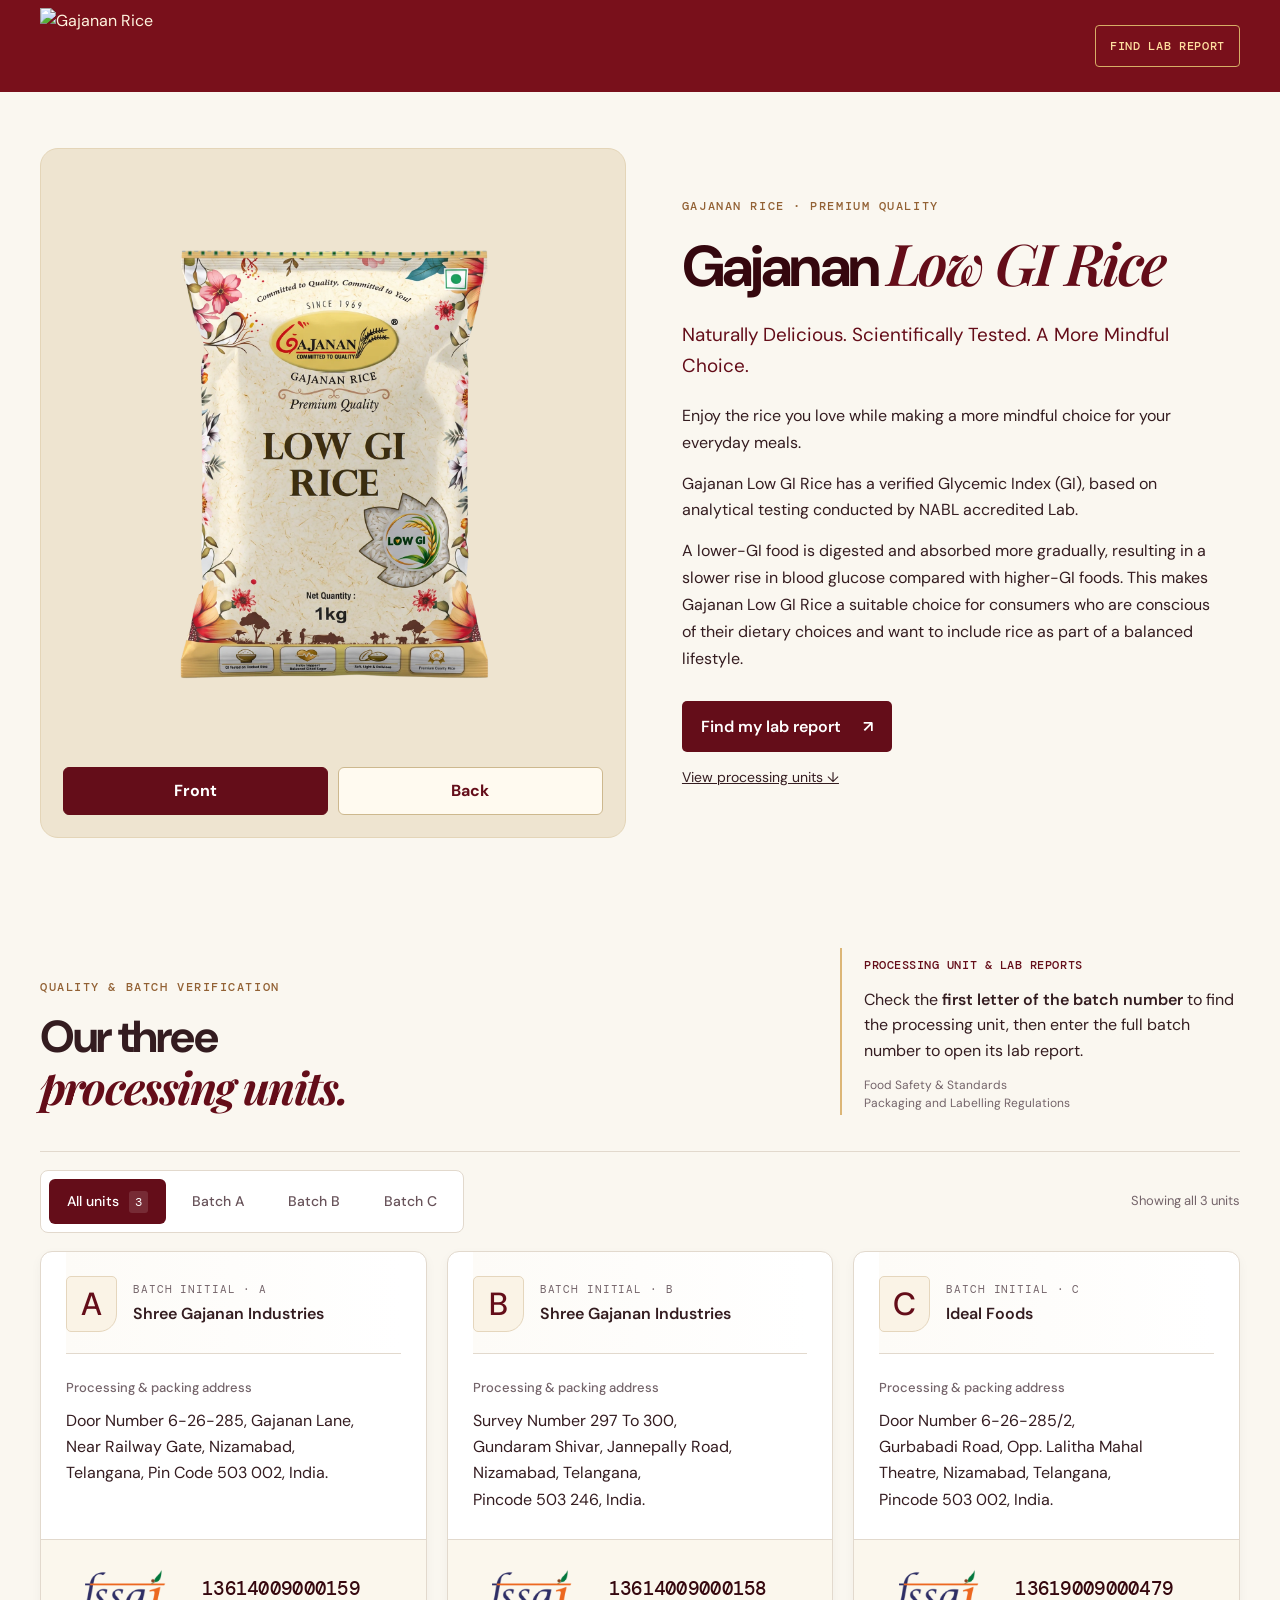
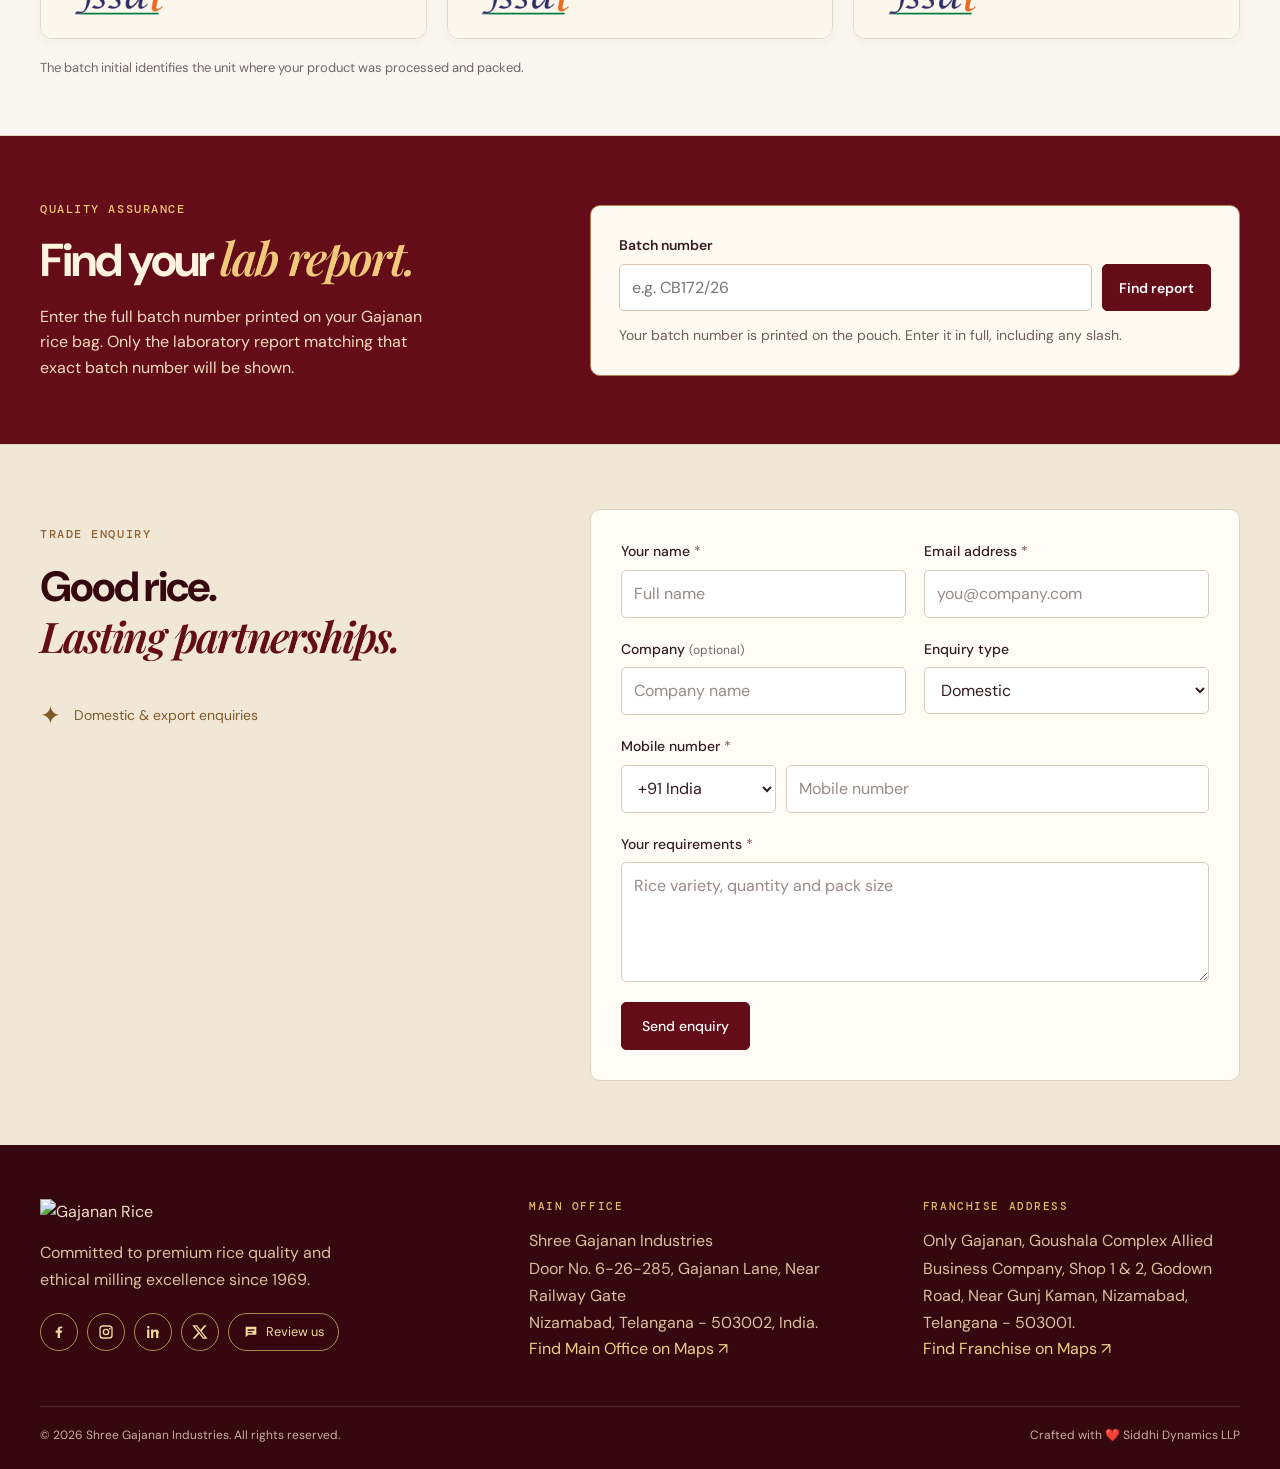
==== lowgi/index.html @ 163eed08 "feat(units): update unit C name to Ideal Foods" ====
<!doctype html>
<html lang="en">
<head>
  <meta charset="UTF-8">
  <meta name="viewport" content="width=device-width, initial-scale=1">
  <meta name="description" content="Gajanan Low GI Rice: verified Glycemic Index (GI) based on analytical testing conducted by NABL accredited Lab. Product information, processing units and batch laboratory reports.">
  <title>Gajanan Low GI Rice — Gajanan Industries</title>
  <link rel="preconnect" href="https://fonts.googleapis.com">
  <link rel="preconnect" href="https://fonts.gstatic.com" crossorigin>
  <link href="https://fonts.googleapis.com/css2?family=DM+Mono:wght@400;500&family=DM+Sans:wght@400;500;600;700&family=Playfair+Display:ital,wght@1,600&display=swap" rel="stylesheet">
  <link rel="stylesheet" href="manufacturing.css">
  <link rel="stylesheet" href="lowgi.css">
  <script src="manufacturing.js" defer></script>
</head>
<body>
  <a class="skip-link" href="#unit-directory">Skip to unit details</a>
  <header class="site-header">
    <div class="site-nav shell">
      <a class="site-logo" href="https://gajanan.net/" aria-label="Gajanan Rice home">
        <img src="https://gajanan.net/wp-content/uploads/2021/09/gajanan-logo-white.png" width="154" height="82" alt="Gajanan Rice">
      </a>
      <nav aria-label="Main navigation">
        <a class="report-nav-link" href="#lab-report">Find Lab Report</a>
      </nav>
    </div>
  </header>

  <main>
    <section class="product-section shell" aria-labelledby="product-title">
      <div class="product-gallery" aria-label="Low GI Rice pouch images">
        <div class="gallery-stage">
          <div class="gallery-pack-wrap">
            <img src="assets/lowgi-front.webp" width="1100" height="1806" alt="Gajanan Low GI Rice 1 kg pouch, front" fetchpriority="high" data-pack-image>
          </div>
        </div>
        <div class="gallery-controls" role="group" aria-label="Choose pouch view">
          <button type="button" class="gallery-button is-active" data-pack-view="front" aria-pressed="true" data-image="assets/lowgi-front.webp" data-full="assets/lowgi-front.webp" data-alt="Gajanan Low GI Rice 1 kg pouch, front">Front</button>
          <button type="button" class="gallery-button" data-pack-view="back" aria-pressed="false" data-image="assets/lowgi-back.webp" data-full="assets/lowgi-back.webp" data-alt="Gajanan Low GI Rice pouch, back with product and storage details">Back</button>
        </div>
      </div>
      <div class="product-copy">
        <p class="eyebrow">GAJANAN RICE · PREMIUM QUALITY</p>
        <h1 id="product-title">Gajanan <em>Low GI Rice</em></h1>
        <p class="product-lead">Naturally Delicious. Scientifically Tested. A More Mindful Choice.</p>
        <p>Enjoy the rice you love while making a more mindful choice for your everyday meals.</p>
        <p>Gajanan Low GI Rice has a verified Glycemic Index (GI), based on analytical testing conducted by NABL accredited Lab.</p>
        <p>A lower-GI food is digested and absorbed more gradually, resulting in a slower rise in blood glucose compared with higher-GI foods. This makes Gajanan Low GI Rice a suitable choice for consumers who are conscious of their dietary choices and want to include rice as part of a balanced lifestyle.</p>
        <a class="product-cta" href="#lab-report">Find my lab report <span aria-hidden="true">↗</span></a>
        <a class="product-secondary" href="#unit-directory">View processing units ↓</a>
      </div>
    </section>

    <section class="directory shell" id="unit-directory" aria-labelledby="page-title">
      <div class="page-intro">
        <div>
          <p class="eyebrow">QUALITY &amp; BATCH VERIFICATION</p>
          <h2 id="page-title" class="directory-title">Our three<br><em>processing units.</em></h2>
        </div>
        <div class="intro-note">
          <span class="note-label">PROCESSING UNIT &amp; LAB REPORTS</span>
          <p>Check the <strong>first letter of the batch number</strong> to find the processing unit, then enter the full batch number to open its lab report.</p>
          <span class="regulation">Food Safety &amp; Standards<br>Packaging and Labelling Regulations</span>
        </div>
      </div>

      <div class="directory-toolbar">
        <div class="batch-filters" role="group" aria-label="Filter units by batch initial">
          <button type="button" class="batch-filter" data-filter="all" aria-pressed="true">All units <span class="unit-count">3</span></button>
          <button type="button" class="batch-filter" data-filter="a" aria-pressed="false">Batch A</button>
          <button type="button" class="batch-filter" data-filter="b" aria-pressed="false">Batch B</button>
          <button type="button" class="batch-filter" data-filter="c" aria-pressed="false">Batch C</button>
        </div>
        <p class="directory-count" id="directory-count" role="status">Showing all 3 units</p>
      </div>

      <div class="unit-grid">
        <article class="unit-card" id="unit-a" data-unit="a" aria-labelledby="unit-a-label">

          <header class="unit-card-header">
            <span class="batch-letter" aria-hidden="true">A</span>
            <div><p class="unit-label">BATCH INITIAL · A</p><p class="unit-location" id="unit-a-label">Shree Gajanan Industries</p></div>
          </header>
          <div class="unit-body">
            <h3>Processing &amp; packing address</h3>
            <address>Door Number 6-26-285, Gajanan Lane,<br>Near Railway Gate, Nizamabad,<br>Telangana, Pin Code 503 002, India.</address>
          </div>
          <div class="licence-block">
            <div class="licence-heading"><img src="assets/fssai-wordmark.png" alt="FSSAI" width="120" height="62"><p class="licence-number">13614009000159</p></div>
          </div>
        </article>

        <article class="unit-card" id="unit-b" data-unit="b" aria-labelledby="unit-b-label">

          <header class="unit-card-header">
            <span class="batch-letter" aria-hidden="true">B</span>
            <div><p class="unit-label">BATCH INITIAL · B</p><p class="unit-location" id="unit-b-label">Shree Gajanan Industries</p></div>
          </header>
          <div class="unit-body">
            <h3>Processing &amp; packing address</h3>
            <address>Survey Number 297 To 300,<br>Gundaram Shivar, Jannepally Road,<br>Nizamabad, Telangana,<br>Pincode 503 246, India.</address>
          </div>
          <div class="licence-block">
            <div class="licence-heading"><img src="assets/fssai-wordmark.png" alt="FSSAI" width="120" height="62"><p class="licence-number">13614009000158</p></div>
          </div>
        </article>

        <article class="unit-card" id="unit-c" data-unit="c" aria-labelledby="unit-c-label">

          <header class="unit-card-header">
            <span class="batch-letter" aria-hidden="true">C</span>
            <div><p class="unit-label">BATCH INITIAL · C</p><p class="unit-location" id="unit-c-label">Ideal Foods</p></div>
          </header>
          <div class="unit-body">
            <h3>Processing &amp; packing address</h3>
            <address>Door Number 6-26-285/2,<br>Gurbabadi Road, Opp. Lalitha Mahal<br>Theatre, Nizamabad, Telangana,<br>Pincode 503 002, India.</address>
          </div>
          <div class="licence-block">
            <div class="licence-heading"><img src="assets/fssai-wordmark.png" alt="FSSAI" width="120" height="62"><p class="licence-number">13619009000479</p></div>
          </div>
        </article>
      </div>
      <p class="directory-footnote">The batch initial identifies the unit where your product was processed and packed.</p>
    </section>

    <section class="report-section" id="lab-report" aria-labelledby="lab-report-heading">
      <div class="shell report-grid">
        <div class="report-copy"><p class="eyebrow">QUALITY ASSURANCE</p><h2 id="lab-report-heading">Find your <em>lab report.</em></h2><p>Enter the full batch number printed on your Gajanan rice bag. Only the laboratory report matching that exact batch number will be shown.</p></div>
        <form id="labReportLookup" class="report-lookup">
          <label for="batch-number">Batch number</label>
          <div><input id="batch-number" name="batchNumber" autocomplete="off" autocapitalize="characters" required maxlength="100" placeholder="e.g. CB172/26"><button type="submit">Find report</button></div>
          <p id="lab-report-status" class="report-status" role="status">Your batch number is printed on the pouch. Enter it in full, including any slash.</p>
        </form>
      </div>
    </section>

    <section class="trade-section" id="trade-enquiry" aria-labelledby="trade-heading">
      <div class="shell trade-grid">
        <div class="trade-copy">
          <p class="eyebrow">TRADE ENQUIRY</p>
          <h2 id="trade-heading">Good rice.<br><em>Lasting partnerships.</em></h2>
          <div class="trade-mark"><span aria-hidden="true">✦</span><span>Domestic &amp; export enquiries</span></div>
        </div>
        <form id="unitEnquiryForm" class="enquiry-form">
          <div class="field"><label for="enquiry-name">Your name <span aria-hidden="true">*</span></label><input id="enquiry-name" name="name" required minlength="2" autocomplete="name" placeholder="Full name"></div>
          <div class="field"><label for="enquiry-email">Email address <span aria-hidden="true">*</span></label><input id="enquiry-email" name="email" type="email" required autocomplete="email" placeholder="you@company.com"></div>
          <div class="field"><label for="enquiry-company">Company <span class="optional">(optional)</span></label><input id="enquiry-company" name="company" autocomplete="organization" placeholder="Company name"></div>
          <div class="field"><label for="enquiry-type">Enquiry type</label><select id="enquiry-type" name="type"><option value="domestic">Domestic</option><option value="export">Export</option></select></div>
          <div class="field full-width"><label for="enquiry-phone">Mobile number <span aria-hidden="true">*</span></label><div class="phone-fields"><select name="phoneCode" aria-label="Country calling code">
            <option value="+91">+91 India</option>
            <option value="+1">+1 USA / Canada</option>
            <option value="+44">+44 United Kingdom</option>
            <option value="+971">+971 UAE</option>
            <option value="+65">+65 Singapore</option>
            <option value="+61">+61 Australia</option>
            <option value="+49">+49 Germany</option>
            <option value="+33">+33 France</option>
            <option value="+39">+39 Italy</option>
            <option value="+81">+81 Japan</option>
            <option value="+82">+82 South Korea</option>
            <option value="+86">+86 China</option>
            <option value="+966">+966 Saudi Arabia</option>
            <option value="+234">+234 Nigeria</option>
            <option value="+254">+254 Kenya</option>
            <option value="+255">+255 Tanzania</option>
            <option value="+256">+256 Uganda</option>
            <option value="+27">+27 South Africa</option>
            <option value="+233">+233 Ghana</option>
            <option value="+231">+231 Liberia</option>
            <option value="+232">+232 Sierra Leone</option>
            <option value="+235">+235 Chad</option>
            <option value="+237">+237 Cameroon</option>
            <option value="+239">+239 Congo</option>
            <option value="+240">+240 Eq. Guinea</option>
            <option value="+241">+241 Gabon</option>
            <option value="+242">+242 Congo</option>
            <option value="+243">+243 DR Congo</option>
            <option value="+244">+244 Angola</option>
            <option value="+248">+248 Seychelles</option>
            <option value="+249">+249 Sudan</option>
            <option value="+250">+250 Rwanda</option>
            <option value="+251">+251 Ethiopia</option>
            <option value="+252">+252 Somalia</option>
            <option value="+253">+253 South Sudan</option>
            <option value="+260">+260 Zambia</option>
            <option value="+263">+263 Zimbabwe</option>
          </select><input id="enquiry-phone" name="phone" type="tel" inputmode="tel" autocomplete="tel-national" required placeholder="Mobile number"></div></div>
          <div class="field full-width" id="country-field" hidden><label for="enquiry-country">Destination country <span aria-hidden="true">*</span></label><input id="enquiry-country" name="country" autocomplete="country-name" placeholder="Country"></div>
          <div class="field full-width"><label for="enquiry-message">Your requirements <span aria-hidden="true">*</span></label><textarea id="enquiry-message" name="message" required minlength="8" rows="4" placeholder="Rice variety, quantity and pack size"></textarea></div>
          <div class="form-actions full-width"><button class="submit-button" type="submit">Send enquiry</button></div>
          <p class="form-status full-width" role="status"></p>
        </form>
      </div>
    </section>
  </main>

  <footer class="site-footer landing-footer">
    <div class="shell footer-grid">
      <div><img class="footer-logo" src="https://gajanan.net/wp-content/uploads/2021/09/gajanan-logo-white.png" alt="Gajanan Rice"><p>Committed to premium rice quality and ethical milling excellence since 1969.</p><nav class="footer-social" aria-label="Social media"><a href="https://www.facebook.com/GAJANANRICE" target="_blank" rel="noopener noreferrer" aria-label="Facebook"><svg viewBox="0 0 24 24" aria-hidden="true"><path d="M13.5 21v-8h2.8l.4-3.1h-3.2V8c0-.9.3-1.5 1.6-1.5h1.8V3.7c-.3 0-1.4-.1-2.6-.1-2.6 0-4.3 1.6-4.3 4.5v1.8H7.1V13H10v8h3.5z"/></svg></a><a href="https://www.instagram.com/shreegajananindustries/" target="_blank" rel="noopener noreferrer" aria-label="Instagram"><svg viewBox="0 0 24 24" aria-hidden="true"><path d="M7.3 2h9.4A5.3 5.3 0 0 1 22 7.3v9.4a5.3 5.3 0 0 1-5.3 5.3H7.3A5.3 5.3 0 0 1 2 16.7V7.3A5.3 5.3 0 0 1 7.3 2Zm-.2 2A3.1 3.1 0 0 0 4 7.1v9.8A3.1 3.1 0 0 0 7.1 20h9.8a3.1 3.1 0 0 0 3.1-3.1V7.1A3.1 3.1 0 0 0 16.9 4H7.1Zm10.6 1.5a1.3 1.3 0 1 1 0 2.6 1.3 1.3 0 0 1 0-2.6ZM12 7a5 5 0 1 1 0 10 5 5 0 0 1 0-10Zm0 2a3 3 0 1 0 0 6 3 3 0 0 0 0-6Z"/></svg></a><a href="https://www.linkedin.com/company/37523357/admin/" target="_blank" rel="noopener noreferrer" aria-label="LinkedIn"><svg viewBox="0 0 24 24" aria-hidden="true"><path d="M6.5 8.3H3.2V21h3.3V8.3ZM4.9 3A1.9 1.9 0 1 0 5 6.8 1.9 1.9 0 0 0 4.9 3ZM21 13.7c0-3.8-2-5.6-4.8-5.6-2.2 0-3.2 1.2-3.8 2v-1.7H9.1V21h3.3v-6.3c0-1.7.3-3.4 2.4-3.4 2 0 1.9 2 1.9 3.5V21h3.3v-7.3Z"/></svg></a><a href="https://twitter.com/ShreeGajananIn1" target="_blank" rel="noopener noreferrer" aria-label="X"><svg viewBox="0 0 24 24" aria-hidden="true"><path d="M18.5 2H22l-7.7 8.8L23.4 22h-7.1l-5.6-7.3L4.3 22H.8l8.2-9.4L.3 2h7.3L12.7 8.7 18.5 2Zm-1.2 18h1.9L6.5 3.9h-2L17.3 20Z"/></svg></a><a class="footer-review" href="https://g.page/r/Ceel8BQPeDfIEBM/review" target="_blank" rel="noopener noreferrer" aria-label="Review us"><svg viewBox="0 0 24 24" aria-hidden="true"><path d="M4 4h16v12H8l-4 4V4Zm3 4v2h10V8H7Zm0 4v2h7v-2H7Z"/></svg><span>Review us</span></a></nav></div>
      <div><h3>MAIN OFFICE</h3><p>Shree Gajanan Industries<br>Door No. 6-26-285, Gajanan Lane, Near Railway Gate<br>Nizamabad, Telangana - 503002, India.</p><a class="review-link" href="https://maps.app.goo.gl/Wewva7QdFPmn2T4PA" target="_blank" rel="noopener">Find Main Office on Maps ↗</a></div>
      <div><h3>FRANCHISE ADDRESS</h3><p>Only Gajanan, Goushala Complex Allied Business Company, Shop 1 & 2, Godown Road, Near Gunj Kaman, Nizamabad, Telangana - 503001.</p><a class="review-link" href="https://maps.app.goo.gl/1rUmhufmhhmazXy39" target="_blank" rel="noopener">Find Franchise on Maps ↗</a></div>
    </div>
    <div class="shell footer-bottom"><span>© 2026 Shree Gajanan Industries. All rights reserved.</span><span>Crafted with ❤️ <a href="https://siddhidynamics.in/" target="_blank" rel="noopener">Siddhi Dynamics LLP</a></span></div>
  </footer>
  <div class="toast" role="status" aria-live="polite" hidden></div>
</body>
</html>
---- lowgi/manufacturing.css ----
:root {
  --wine: #640d19;
  --wine-dark: #35070e;
  --gold: #e2b968;
  --ink: #341c20;
  --muted: #74646a;
  --page: #faf7f0;
  --line: #e2d9cd;
  --sans: 'DM Sans', sans-serif;
  --mono: 'DM Mono', monospace;
  --serif: 'Playfair Display', serif;
}
* { box-sizing: border-box; }
html { scroll-behavior: smooth; }
body { margin: 0; background: var(--page); color: var(--ink); font: 400 1rem/1.6 var(--sans); }
button, input, select, textarea { font: inherit; }
button, a, input, select, textarea { -webkit-tap-highlight-color: transparent; }
button, a { touch-action: manipulation; }
button { cursor: pointer; }
a { color: inherit; }
p, h1, h2, h3 { margin: 0; }
[hidden] { display: none !important; }
:focus-visible { outline: 3px solid #ad702d; outline-offset: 4px; }
.shell { width: min(1200px, calc(100% - 80px)); margin-inline: auto; }
.skip-link { position: fixed; z-index: 20; top: 8px; left: 8px; padding: 10px 18px; background: white; transform: translateY(-200%); }
.skip-link:focus { transform: none; }
.site-header { background: #79101b; color: #fff4df; }
.site-nav { display: flex; align-items: center; justify-content: space-between; min-height: 92px; gap: 30px; }
.site-logo { display: flex; flex-shrink: 0; align-items: center; }
.site-logo img { display: block; width: 98px; height: 68px; object-fit: contain; }
.site-nav nav { display: flex; align-items: center; gap: 30px; }
.site-nav nav a { font: 500 .75rem var(--mono); text-transform: uppercase; letter-spacing: .055em; text-decoration: none; padding-block: 12px; }
.site-nav nav a:hover { color: var(--gold); }
.site-nav nav .home-link { padding: 11px 18px; border: 1px solid #be874f; color: #ffe1a1; border-radius: 4px; }
.directory { padding-block: 54px 56px; scroll-margin-top: 20px; }
.page-intro { display: grid; grid-template-columns: 1.25fr 1fr; gap: 70px; align-items: end; margin-bottom: 36px; }
.eyebrow { color: #926134; font: 500 .75rem/1.5 var(--mono); letter-spacing: .13em; }
h1 { margin-top: 16px; font-size: clamp(2.25rem, 4vw, 3.5rem); line-height: 1.08; letter-spacing: -.05em; font-weight: 700; color: var(--wine-dark); }
h1 em { font-family: var(--serif); font-weight: 600; color: var(--wine); letter-spacing: -.045em; }
.intro-note { max-width: 400px; justify-self: end; padding: 3px 0 3px 22px; border-left: 2px solid #dcb677; }
.note-label { font: 500 .75rem/1.5 var(--mono); color: var(--wine); letter-spacing: .045em; }
.intro-note p { margin-top: 10px; line-height: 1.6; }
.intro-note strong { font-weight: 600; }
.regulation { display: block; margin-top: 13px; color: var(--muted); font-size: .75rem; line-height: 1.5; }
.directory-toolbar { display: flex; justify-content: space-between; gap: 20px; align-items: center; padding: 18px 0; border-top: 1px solid var(--line); }
.batch-filters { display: flex; gap: 8px; padding: 8px; background: #fff; border: 1px solid var(--line); border-radius: 8px; width: fit-content; }
.batch-filter { display: flex; align-items: center; justify-content: center; gap: 10px; padding: 10px 17px; min-height: 44px; color: #68535a; font-weight: 500; font-size: .875rem; background: transparent; border: 1px solid transparent; border-radius: 6px; transition: background .15s, color .15s; }
.batch-filter:hover { background: #eee6da; }
.batch-filter[aria-pressed="true"] { background: var(--wine); color: white; }
.unit-count { font: .75rem var(--mono); background: #ffffff20; border-radius: 3px; padding: 3px 6px; }
.directory-count { color: var(--muted); font-size: .8125rem; }
.unit-grid { display: grid; grid-template-columns: repeat(3, minmax(0, 1fr)); gap: 20px; }
.unit-card { position: relative; display: flex; flex-direction: column; background: #fff; border: 1px solid var(--line); border-radius: 12px; overflow: hidden; min-width: 0; box-shadow: 0 4px 12px #35101a0a; scroll-margin-top: 20px; transition: transform .2s, box-shadow .2s; }
.unit-card:hover { transform: translateY(-4px); box-shadow: 0 8px 20px #35101a15; }
.unit-card-header { display: flex; align-items: center; gap: 16px; margin: 0 25px; padding-block: 24px 21px; border-bottom: 1px solid var(--line); background: linear-gradient(to right, #fdfbf7, transparent); }
.batch-letter { display: grid; place-items: center; width: 51px; height: 56px; flex-shrink: 0; border: 1px solid #e5d6bd; border-radius: 5px 5px 18px 5px; background: #faf3e6; color: var(--wine); font-size: 2rem; font-weight: 500; line-height: 1; }
.unit-label { font: .6875rem/1.5 var(--mono); letter-spacing: .08em; color: var(--muted); }
.unit-location { margin-top: 3px; font-size: 1rem; font-weight: 600; }
.unit-body { padding: 24px 25px 26px; flex: 1; position: relative; }
.unit-body h2 { min-height: 61px; margin-bottom: 24px; color: var(--wine-dark); font-size: 1.65rem; line-height: 1.15; letter-spacing: -.035em; font-weight: 600; }
.unit-body h3 { margin-bottom: 9px; font-size: .8125rem; color: var(--muted); font-weight: 500; }
.unit-body address { font-style: normal; font-size: 1rem; line-height: 1.65; overflow-wrap: break-word; }
.licence-block { border-top: 1px solid var(--line); background: #fbf7ed; padding: 18px 25px; position: relative; }
.licence-heading { display: flex; align-items: center; justify-content: space-between; gap: 10px; }
.licence-heading span { color: var(--muted); font-size: .8125rem; }
.licence-number { margin: 4px 0 0; font: 500 1.1875rem/1.5 var(--mono); letter-spacing: .015em; color: var(--wine-dark); }
.copy-button { display: flex; justify-content: center; align-items: center; gap: 9px; width: 100%; padding: 10px 7px; min-height: 44px; border: 1px solid #d9c7b7; border-radius: 5px; background: #fff; color: var(--wine); font-size: .875rem; font-weight: 500; transition: border-color .15s, background .15s; }
.copy-button:hover { border-color: var(--wine); background: #faf1e9; }
.copy-button svg { width: 16px; height: 16px; stroke: currentColor; fill: none; stroke-width: 1.7; flex-shrink: 0; }
.directory-footnote { margin-top: 19px; font-size: .8125rem; color: var(--muted); }
.report-section { border-top: 1px solid #e0d3c0; background: #640d19; color: #fff3df; padding-block: 64px; }
.report-grid { display: grid; grid-template-columns: .85fr 1.15fr; gap: 70px; align-items: center; }
.report-copy h2 { margin-top: 15px; font-size: clamp(2rem, 3.6vw, 3rem); line-height: 1.08; letter-spacing: -.045em; }
.report-copy em { font-family: var(--serif); font-weight: 600; color: #f0c97a; }
.report-copy > p:not(.eyebrow) { max-width: 390px; margin-top: 18px; color: #f1dbc1; }
.report-section .eyebrow { color: #ecc371; }
.report-lookup { padding: 28px; border: 1px solid #b98156; border-radius: 10px; background: #fffaf1; color: var(--ink); }
.report-lookup label { display: block; margin-bottom: 8px; font-size: .875rem; font-weight: 600; }
.report-lookup > div { display: grid; grid-template-columns: 1fr auto; gap: 10px; }
.report-lookup input { min-width: 0; border: 1px solid #d7c7b4; border-radius: 5px; padding: 12px; color: var(--ink); background: #fff; font: 1rem var(--sans); }
.report-lookup button { border: 1px solid var(--wine); border-radius: 5px; padding: 12px 16px; background: var(--wine); color: #fff; font: 600 .875rem var(--sans); }
.report-lookup button:hover { background: var(--wine-dark); }
.report-lookup button:disabled { cursor: wait; opacity: .7; }
.report-status { min-height: 22px; margin: 13px 0 0; color: #6e5d5d; font-size: .875rem; }
.report-status.is-error { color: #a3202d; }
.report-status.is-success { color: #356143; }
.trade-section { border-top: 1px solid #e0d3c0; background: #f1e7d7; padding-block: 64px; }
.trade-grid { display: grid; grid-template-columns: .85fr 1.15fr; align-items: start; gap: 70px; }
.trade-copy { padding-top: 16px; }
.trade-copy h2 { color: var(--wine-dark); font-size: clamp(2rem, 3.3vw, 2.75rem); line-height: 1.15; letter-spacing: -.045em; margin-top: 20px; }
.trade-copy em { font-family: var(--serif); font-weight: 600; color: var(--wine); }
.trade-copy > p:not(.eyebrow) { max-width: 365px; margin-top: 22px; color: #66504b; font-size: 1rem; }
.trade-mark { display: flex; align-items: center; gap: 13px; margin-top: 32px; color: #815927; font-size: .875rem; }
.trade-mark > span:first-child { font-size: 25px; }
.enquiry-form { display: grid; grid-template-columns: repeat(2, minmax(0, 1fr)); gap: 20px 18px; background: #fffcf6; border: 1px solid #e0d2bf; border-radius: 10px; padding: 30px; }
.field { min-width: 0; }
.field label { display: block; font-size: .875rem; font-weight: 500; margin-bottom: 7px; }
.field label > span { color: #8b6860; }
.field .optional { font-size: .75rem; color: var(--muted); font-weight: 400; }
.field input, .field select, .field textarea { display: block; width: 100%; min-width: 0; border: 1px solid #d8cbbc; border-radius: 5px; padding: 11px 12px; background: white; color: var(--ink); font-size: 1rem; line-height: 1.5; }
.field input::placeholder, .field textarea::placeholder { color: #968b87; }
.field textarea { resize: vertical; }
.full-width { grid-column: 1 / -1; }
.phone-fields { display: grid; grid-template-columns: 155px minmax(0, 1fr); gap: 10px; }
.form-actions { display: flex; justify-content: space-between; align-items: center; gap: 15px; }
.form-actions p { color: var(--muted); font-size: .75rem; }
.submit-button { display: inline-flex; align-items: center; justify-content: center; gap: 22px; border: 1px solid var(--wine); border-radius: 5px; background: var(--wine); color: white; font-size: .875rem; font-weight: 500; min-height: 47px; padding: 12px 20px; }
.submit-button:hover { background: var(--wine-dark); }
.submit-button:disabled { cursor: wait; opacity: .7; }
.form-status { font-size: .875rem; color: var(--wine); }
.form-status:empty { display: none; }
.site-footer { background: var(--wine-dark); color: #f0dec4; padding-block: 30px 22px; }
.landing-footer { padding-block: 54px 24px; }
.footer-grid { display: grid; grid-template-columns: 1.3fr 1fr 1fr; gap: 6vw; }
.footer-logo { display: block; width: 145px; height: auto; object-fit: contain; }
.footer-grid p { margin-top: 14px; line-height: 1.7; color: #dcbf9e; max-width: 300px; }
.footer-grid h3 { color: var(--gold); font: 500 .7rem var(--mono); letter-spacing: .14em; }
.footer-grid a { text-decoration: none; }
.footer-social { display: flex; gap: 9px; margin-top: 20px; }
.footer-social a { display: grid; place-items: center; width: 38px; height: 38px; border: 1px solid rgba(226,185,104,.72); border-radius: 50%; color: #f5d89c; transition: transform .2s, background .2s, color .2s; }
.footer-social a:hover { background: var(--gold); color: var(--wine-dark); transform: translateY(-3px); }
.footer-social svg { display: block; width: 16px; height: 16px; fill: currentColor; }
.footer-social .footer-review { display: inline-flex; width: auto; padding: 0 14px; border-radius: 20px; gap: 7px; flex-shrink: 0; white-space: nowrap; font-size: .8rem; }
.landing-footer .footer-bottom { width: min(1200px, calc(100% - 80px)); margin: 44px auto 0; }
.footer-top { display: flex; justify-content: space-between; align-items: center; gap: 25px; padding-bottom: 24px; }
.footer-top p { font-size: 1rem; font-weight: 500; }
.footer-top nav { display: flex; align-items: center; gap: 30px; }
.footer-top nav a { text-decoration: none; font-size: .875rem; }
.review-link { display: inline-flex; align-items: center; gap: 9px; color: #f1ce87; }
.review-link span { font-size: 20px; }
.footer-bottom { display: flex; justify-content: space-between; gap: 20px; border-top: 1px solid #ffffff20; padding-top: 19px; font-size: .75rem; color: #c8afa3; }
.footer-bottom a { text-decoration: none; }
.site-footer a:hover { text-decoration: underline; }
@media(max-width:700px) {
  .footer-grid { grid-template-columns: 1fr; gap: 24px; }
  .footer-social { width: fit-content; margin-left: auto; justify-content: flex-end; }
  .landing-footer .footer-bottom { width: calc(100% - 36px); font-size: .8125rem; }
}
.toast { position: fixed; bottom: 24px; left: 50%; transform: translateX(-50%); width: max-content; max-width: calc(100% - 32px); z-index: 10; padding: 12px 20px; color: white; background: #41252b; border-radius: 6px; box-shadow: 0 5px 22px #0002; font-size: .875rem; }
.toast.show { transform: translate(-50%,0); opacity: 1; }
.unit-badge { position: absolute; top: 15px; right: 15px; z-index: 1; }
.unit-badge img { width: 100px; height: auto; opacity: .88; transition: opacity .2s; }
.unit-card:hover .unit-badge img { opacity: 1; }
@media (min-width: 901px) {
  .unit-grid.is-filtered { grid-template-columns: 1fr; }
  .unit-grid.is-filtered .unit-card { display: grid; grid-template-columns: .9fr 1.4fr 1fr; }
  .unit-grid.is-filtered .unit-card-header { border-bottom: 0; margin: 25px 0 25px 25px; padding: 0 20px 0 0; border-right: 1px solid var(--line); }
  .unit-grid.is-filtered .unit-body h2 { min-height: auto; margin-bottom: 18px; }
  .unit-grid.is-filtered .licence-block { border-top: 0; border-left: 1px solid var(--line); display: flex; flex-direction: column; justify-content: center; }
}
@media (max-width: 1100px) {
  .shell { width: calc(100% - 48px); }
  .page-intro { gap: 40px; }
  .unit-grid { gap: 14px; }
  .unit-card-header { margin-inline: 18px; gap: 12px; }
  .unit-body, .licence-block { padding-inline: 18px; }
  .unit-body h2 { font-size: 1.45rem; }
  .trade-grid { gap: 40px; }
  .enquiry-form { padding: 23px; }
}
@media (max-width: 900px) {
  .unit-grid { grid-template-columns: 1fr; }
  .unit-card { display: grid; grid-template-columns: 1.25fr 1fr; }
  .unit-card-header { grid-column: 1/-1; margin-inline: 24px; padding-block: 18px; }
  .unit-body { padding: 24px; }
  .unit-body h2 { font-size: 1.6rem; min-height: 0; margin-bottom: 18px; }
  .licence-block { border-top: 0; border-left: 1px solid var(--line); padding: 24px; display: flex; flex-direction: column; justify-content: center; }
  .trade-grid { grid-template-columns: 1fr; gap: 30px; }
  .report-grid { grid-template-columns: 1fr; gap: 30px; }
  .trade-copy { padding: 0; }
  .trade-copy > p:not(.eyebrow) { max-width: 540px; margin-top: 15px; }
  .trade-mark { margin-top: 16px; }
}
@media (max-width: 600px) {
  .shell { width: calc(100% - 36px); }
  .site-nav { min-height: 78px; gap: 14px; }
  .site-logo img { width: 78px; height: 55px; }
  .site-nav nav { gap: 11px; flex-wrap: wrap; justify-content: flex-end; }
  .site-nav nav a { font-family: var(--sans); font-size: .75rem; letter-spacing: 0; text-transform: none; }
  .site-nav nav .home-link { padding: 7px 10px; }
  .directory { padding-block: 32px; }
  .page-intro { grid-template-columns: 1fr; gap: 23px; margin-bottom: 25px; }
  h1 { font-size: clamp(2.05rem, 8.5vw, 2.85rem); margin-top: 12px; }
  .eyebrow { font-size: .6875rem; }
  .intro-note { justify-self: stretch; max-width: none; padding-left: 16px; }
  .intro-note p { margin-top: 7px; font-size: .9375rem; }
  .regulation { margin-top: 9px; }
  .regulation br { display: none; }
  .directory-toolbar { display: block; padding-block: 14px; }
  .batch-filters { gap: 5px; }
  .batch-filter { flex: 1; gap: 6px; padding: 10px 7px; font-size: .8125rem; white-space: nowrap; }
  .directory-count { margin-top: 12px; }
  .unit-grid { gap: 18px; }
  .unit-card { display: flex; }
  .unit-card-header { margin-inline: 21px; }
  .unit-badge img { width: 82px; }
  .unit-body { padding: 22px 21px; }
  .unit-body h2 { font-size: 1.65rem; }
  .unit-body h2 br { display: none; }
  .unit-body address { font-size: 1rem; }
  .licence-block { border-top: 1px solid var(--line); border-left: 0; padding: 16px 21px 21px; }
  .licence-number { font-size: 1.25rem; }
  .directory-footnote { line-height: 1.55; }
  .trade-section { padding-block: 38px; }
  .report-section { padding-block: 42px; }
  .report-lookup { padding: 20px; }
  .report-lookup > div { grid-template-columns: 1fr; }
  .trade-copy h2 { font-size: 2.1rem; margin-top: 13px; }
  .trade-grid { gap: 24px; }
  .enquiry-form { grid-template-columns: 1fr; padding: 21px 17px; gap: 17px; }
  .phone-fields { grid-template-columns: 123px minmax(0, 1fr); gap: 8px; }
  .phone-fields select { padding-inline: 8px; }
  .form-actions { align-items: stretch; flex-direction: column-reverse; gap: 12px; }
  .form-actions p { text-align: center; }
  .footer-top { display: block; }
  .footer-top nav { margin-top: 16px; }
  .footer-bottom { flex-direction: column; gap: 8px; }
  .footer-bottom a { align-self: flex-end; text-align: right; }
}
@media (prefers-reduced-motion: reduce) {
  html { scroll-behavior: auto; }
  * { transition: none !important; }
}
---- lowgi/lowgi.css ----
.site-logo { text-decoration: none; }
.site-logo img { width: 142px; height: 76px; }
.report-nav-link { border: 1px solid #d7ae67; border-radius: 4px; padding-inline: 14px !important; color: #ffe0a0; }
.product-section { display: grid; grid-template-columns: 1.05fr 1fr; gap: 56px; align-items: center; padding-block: 56px; }
.product-copy h1 { font-size: clamp(2.7rem,4.5vw,4.2rem); }
.product-lead { font-size: 1.18rem; margin-block: 22px; color: var(--wine); }
.product-copy > p:not(.eyebrow) { max-width: 540px; }
.product-copy > p:not(.eyebrow):not(.product-lead) { margin-bottom: 14px; line-height: 1.68; }
.product-tags { display: flex; gap: 10px; flex-wrap: wrap; margin: 22px 0; }
.product-tags span { border: 1px solid #dfcfaf; padding: 6px 12px; border-radius: 30px; font-size: .85rem; }
.product-cta { display: inline-flex; gap: 22px; background: var(--wine); color: white; padding: 13px 19px; border-radius: 5px; text-decoration: none; margin-top: 14px; font-weight: 600; }
.product-secondary { display: block; width: fit-content; margin-top: 14px; font-size: .875rem; }
.product-gallery { background: #eee4d0; border: 1px solid #e4d5b8; border-radius: 18px; padding: 22px; }
.gallery-stage { display: grid; place-items: center; height: min(580px, 58vw); min-height: 410px; overflow: hidden; }
.gallery-stage a, .gallery-stage .gallery-pack-wrap { display: flex; align-items: center; justify-content: center; width: 100%; height: 100%; min-height: 0; }
.product-gallery img { display: block; width: auto; max-width: 100%; height: auto; max-height: 100%; object-fit: contain; cursor: pointer; user-select: none; }
.gallery-controls { display: grid; grid-template-columns: 1fr 1fr; gap: 10px; margin-top: 16px; }
.gallery-button { min-height: 48px; border: 1px solid #cdb88e; border-radius: 6px; background: #fffaf0; color: var(--wine); font-weight: 700; }
.gallery-button.is-active { background: var(--wine); border-color: var(--wine); color: #fff; }
.product-details { display: block; border-block: 1px solid var(--line); padding-block: 30px; }
.product-details article { max-width: 680px; }
.product-details h2 { font-size: 1.12rem; margin: 10px 0; }
.product-details address { font-style: normal; }
.product-details p:not(.eyebrow), .product-details address { font-size: .875rem; }
.product-details a { display: block; width: fit-content; font-size: .875rem; margin-top: 6px; overflow-wrap: anywhere; }
.product-licence { display: flex; align-items: center; gap: 14px; margin-top: 16px; flex-wrap: wrap; font: 500 1rem var(--mono); }
.product-licence img, .licence-heading img { object-fit: contain; }
.detail-note { color: var(--muted); margin-top: 12px; }
.directory-title { margin-top: 16px; font-size: clamp(2rem,3.5vw,3rem); line-height: 1.12; letter-spacing: -.04em; }
.directory-title em { font-family: var(--serif); color: var(--wine); }
.licence-heading { justify-content: flex-start; align-items: center; gap: 16px; }
.licence-heading img { width: 120px; height: 62px; object-fit: contain; flex: 0 0 auto; }
.licence-heading .licence-number { margin: 0; }
.landing-footer { padding-block: 54px 24px; }
.footer-grid { display: grid; grid-template-columns: 1.3fr 1fr 1fr; gap: 6vw; }
.footer-logo { display: block; width: 145px; height: auto; object-fit: contain; }
.footer-grid p { margin-top: 14px; line-height: 1.7; color: #dcbf9e; max-width: 300px; }
.footer-grid h3 { color: var(--gold); font: 500 .7rem var(--mono); letter-spacing: .14em; }
.footer-grid a { text-decoration: none; }
.footer-social { display: flex; gap: 9px; margin-top: 20px; }
.footer-social a { display: grid; place-items: center; width: 38px; height: 38px; border: 1px solid rgba(226,185,104,.72); border-radius: 50%; color: #f5d89c; transition: transform .2s, background .2s, color .2s; }
.footer-social a:hover { background: var(--gold); color: var(--wine-dark); transform: translateY(-3px); }
.footer-social svg { display: block; width: 16px; height: 16px; fill: currentColor; }
.footer-social .footer-review { display: inline-flex; width: auto; padding: 0 14px; border-radius: 20px; gap: 7px; flex-shrink: 0; white-space: nowrap; font-size: .8rem; }
.landing-footer .footer-bottom { width: min(1200px, calc(100% - 80px)); margin: 44px auto 0; }
.report-status a { display: block; font-weight: 700; margin-top: 10px; padding-block: 8px; }
@media(max-width:900px) { .product-section { gap: 28px; } }
@media(max-width:700px) { .product-section { grid-template-columns: 1fr; padding-block: 28px 36px; } .product-gallery { max-width: 500px; width: 100%; margin: auto; } .gallery-stage { height: 510px; min-height: 0; } .site-nav { align-items: center; gap: 8px; padding-block: 8px; } .site-logo img { width: 78px; height: 55px; } .site-nav nav { display: flex; align-items: center; justify-content: flex-end; gap: 14px; width: auto; margin-left: auto; overflow: visible; } .site-nav nav a { padding: 6px 0; white-space: nowrap; } .site-nav .report-nav-link { display: none; } .directory { position: relative; margin-top: 18px; padding-top: 54px; } .directory::before { content: ""; position: absolute; top: 20px; left: 0; right: 0; height: 1px; background: linear-gradient(90deg,transparent,#c8944d 18%,#c8944d 82%,transparent); } .directory::after { content: "◆"; position: absolute; top: 7px; left: 50%; padding: 0 10px; color: #a66c2d; background: var(--page); transform: translateX(-50%); } .trade-section { padding-block: 30px; } .trade-grid { gap: 16px; } .trade-copy h2 { margin-top: 8px; } .trade-mark { margin-top: 14px; } .enquiry-form { grid-template-columns: repeat(2,minmax(0,1fr)); gap: 10px; padding: 14px; } .field label { margin-bottom: 3px; font-size: .78rem; } .field input,.field select,.field textarea { padding: 8px 9px; font-size: .88rem; } .field textarea { min-height: 72px; max-height: 90px; } .phone-fields { grid-template-columns: 105px minmax(0,1fr); gap: 6px; } .form-actions { display: block; } .submit-button { width: 100%; min-height: 42px; padding-block: 8px; } .footer-grid { grid-template-columns: 1fr; gap: 24px; } .footer-social { width: fit-content; margin-left: auto; justify-content: flex-end; } .landing-footer .footer-bottom { width: calc(100% - 36px); font-size: .8125rem; } .landing-footer .footer-bottom span:last-child { align-self: flex-end; text-align: right; font-size: .85rem; } }
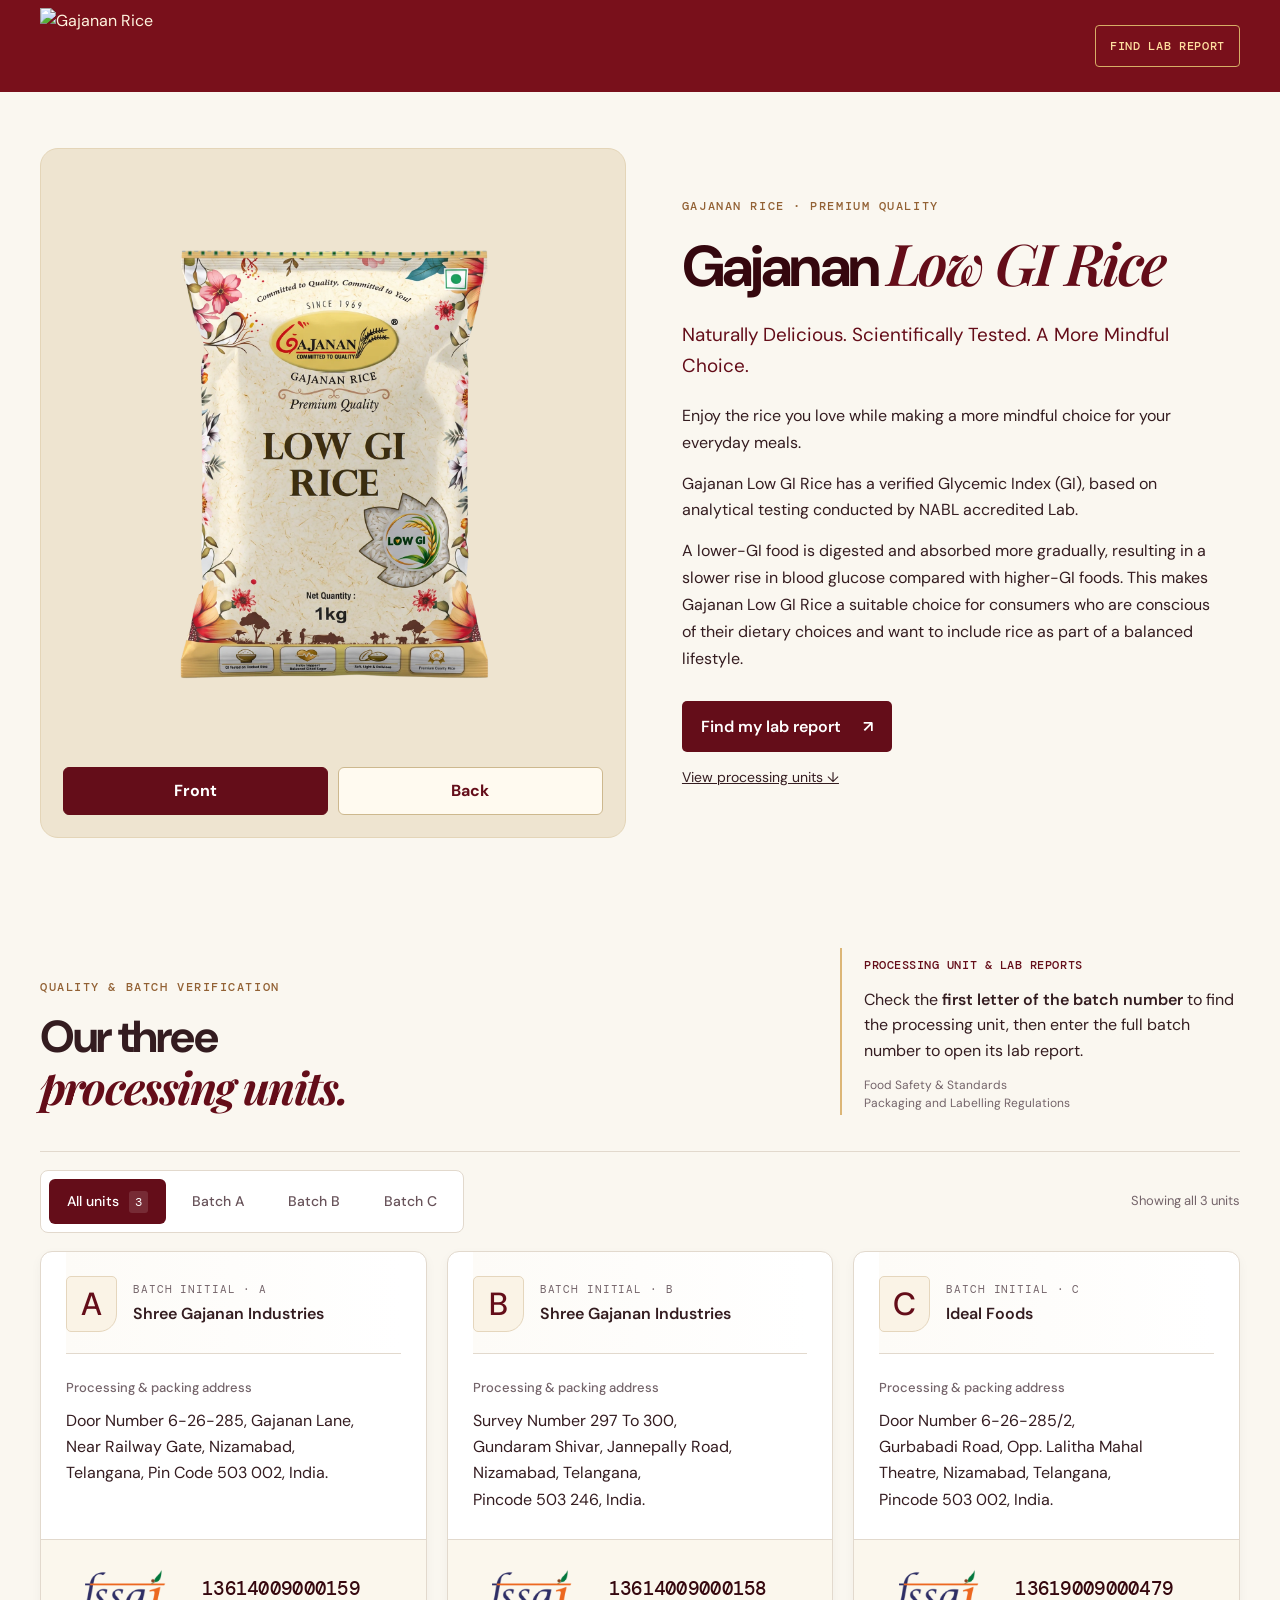
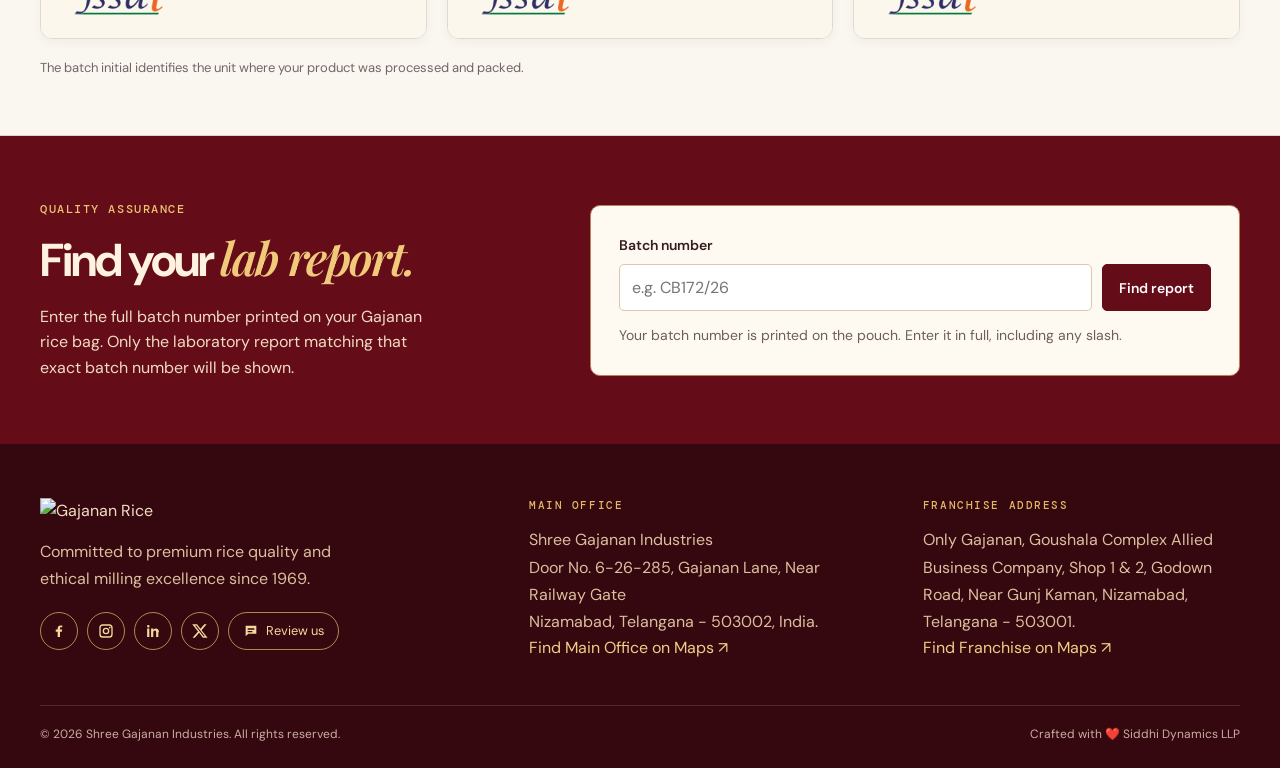
==== commit 1eab086c: "refactor(lowgi): remove trade enquiry form section" ====
--- a/lowgi/index.html
+++ b/lowgi/index.html
@@ -133,64 +133,7 @@
       </div>
     </section>
 
-    <section class="trade-section" id="trade-enquiry" aria-labelledby="trade-heading">
-      <div class="shell trade-grid">
-        <div class="trade-copy">
-          <p class="eyebrow">TRADE ENQUIRY</p>
-          <h2 id="trade-heading">Good rice.<br><em>Lasting partnerships.</em></h2>
-          <div class="trade-mark"><span aria-hidden="true">✦</span><span>Domestic &amp; export enquiries</span></div>
-        </div>
-        <form id="unitEnquiryForm" class="enquiry-form">
-          <div class="field"><label for="enquiry-name">Your name <span aria-hidden="true">*</span></label><input id="enquiry-name" name="name" required minlength="2" autocomplete="name" placeholder="Full name"></div>
-          <div class="field"><label for="enquiry-email">Email address <span aria-hidden="true">*</span></label><input id="enquiry-email" name="email" type="email" required autocomplete="email" placeholder="you@company.com"></div>
-          <div class="field"><label for="enquiry-company">Company <span class="optional">(optional)</span></label><input id="enquiry-company" name="company" autocomplete="organization" placeholder="Company name"></div>
-          <div class="field"><label for="enquiry-type">Enquiry type</label><select id="enquiry-type" name="type"><option value="domestic">Domestic</option><option value="export">Export</option></select></div>
-          <div class="field full-width"><label for="enquiry-phone">Mobile number <span aria-hidden="true">*</span></label><div class="phone-fields"><select name="phoneCode" aria-label="Country calling code">
-            <option value="+91">+91 India</option>
-            <option value="+1">+1 USA / Canada</option>
-            <option value="+44">+44 United Kingdom</option>
-            <option value="+971">+971 UAE</option>
-            <option value="+65">+65 Singapore</option>
-            <option value="+61">+61 Australia</option>
-            <option value="+49">+49 Germany</option>
-            <option value="+33">+33 France</option>
-            <option value="+39">+39 Italy</option>
-            <option value="+81">+81 Japan</option>
-            <option value="+82">+82 South Korea</option>
-            <option value="+86">+86 China</option>
-            <option value="+966">+966 Saudi Arabia</option>
-            <option value="+234">+234 Nigeria</option>
-            <option value="+254">+254 Kenya</option>
-            <option value="+255">+255 Tanzania</option>
-            <option value="+256">+256 Uganda</option>
-            <option value="+27">+27 South Africa</option>
-            <option value="+233">+233 Ghana</option>
-            <option value="+231">+231 Liberia</option>
-            <option value="+232">+232 Sierra Leone</option>
-            <option value="+235">+235 Chad</option>
-            <option value="+237">+237 Cameroon</option>
-            <option value="+239">+239 Congo</option>
-            <option value="+240">+240 Eq. Guinea</option>
-            <option value="+241">+241 Gabon</option>
-            <option value="+242">+242 Congo</option>
-            <option value="+243">+243 DR Congo</option>
-            <option value="+244">+244 Angola</option>
-            <option value="+248">+248 Seychelles</option>
-            <option value="+249">+249 Sudan</option>
-            <option value="+250">+250 Rwanda</option>
-            <option value="+251">+251 Ethiopia</option>
-            <option value="+252">+252 Somalia</option>
-            <option value="+253">+253 South Sudan</option>
-            <option value="+260">+260 Zambia</option>
-            <option value="+263">+263 Zimbabwe</option>
-          </select><input id="enquiry-phone" name="phone" type="tel" inputmode="tel" autocomplete="tel-national" required placeholder="Mobile number"></div></div>
-          <div class="field full-width" id="country-field" hidden><label for="enquiry-country">Destination country <span aria-hidden="true">*</span></label><input id="enquiry-country" name="country" autocomplete="country-name" placeholder="Country"></div>
-          <div class="field full-width"><label for="enquiry-message">Your requirements <span aria-hidden="true">*</span></label><textarea id="enquiry-message" name="message" required minlength="8" rows="4" placeholder="Rice variety, quantity and pack size"></textarea></div>
-          <div class="form-actions full-width"><button class="submit-button" type="submit">Send enquiry</button></div>
-          <p class="form-status full-width" role="status"></p>
-        </form>
-      </div>
-    </section>
+
   </main>
 
   <footer class="site-footer landing-footer">
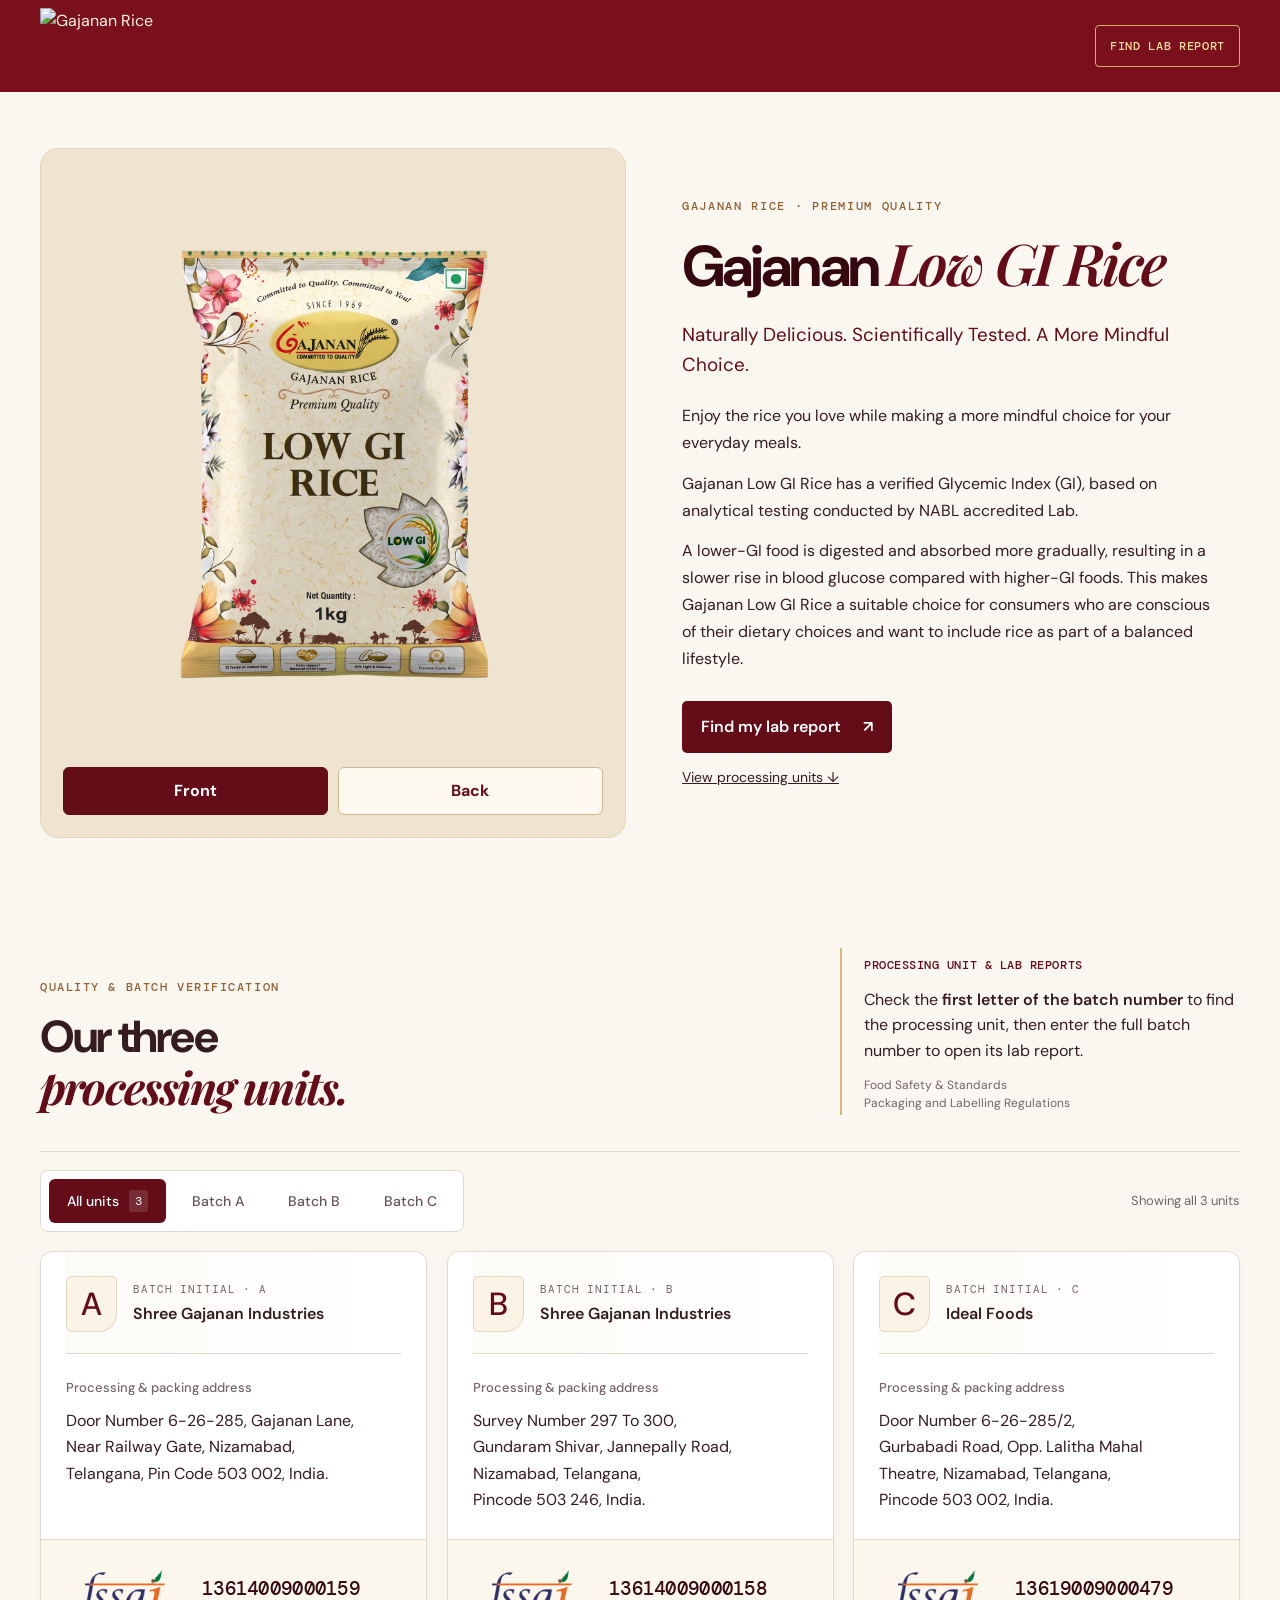
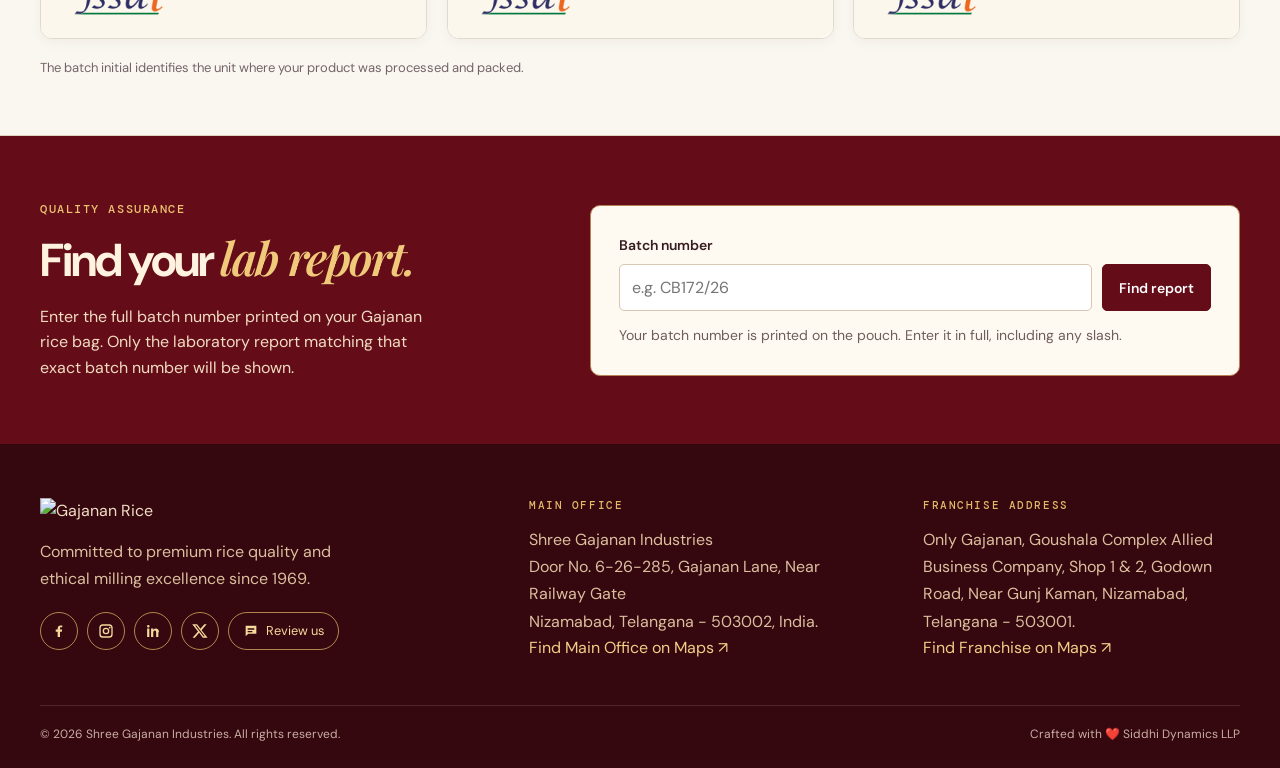
==== commit 0cfb2793: "feat(lowgi): add elegant scroll-reveal animations for text and cards" ====
--- a/lowgi/index.html
+++ b/lowgi/index.html
@@ -27,7 +27,7 @@
 
   <main>
     <section class="product-section shell" aria-labelledby="product-title">
-      <div class="product-gallery" aria-label="Low GI Rice pouch images">
+      <div class="product-gallery" aria-label="Low GI Rice pouch images" data-reveal="scale">
         <div class="gallery-stage">
           <div class="gallery-pack-wrap">
             <img src="assets/lowgi-front.webp" width="1100" height="1806" alt="Gajanan Low GI Rice 1 kg pouch, front" fetchpriority="high" data-pack-image>
@@ -38,32 +38,32 @@
           <button type="button" class="gallery-button" data-pack-view="back" aria-pressed="false" data-image="assets/lowgi-back.webp" data-full="assets/lowgi-back.webp" data-alt="Gajanan Low GI Rice pouch, back with product and storage details">Back</button>
         </div>
       </div>
-      <div class="product-copy">
-        <p class="eyebrow">GAJANAN RICE · PREMIUM QUALITY</p>
-        <h1 id="product-title">Gajanan <em>Low GI Rice</em></h1>
-        <p class="product-lead">Naturally Delicious. Scientifically Tested. A More Mindful Choice.</p>
-        <p>Enjoy the rice you love while making a more mindful choice for your everyday meals.</p>
-        <p>Gajanan Low GI Rice has a verified Glycemic Index (GI), based on analytical testing conducted by NABL accredited Lab.</p>
-        <p>A lower-GI food is digested and absorbed more gradually, resulting in a slower rise in blood glucose compared with higher-GI foods. This makes Gajanan Low GI Rice a suitable choice for consumers who are conscious of their dietary choices and want to include rice as part of a balanced lifestyle.</p>
-        <a class="product-cta" href="#lab-report">Find my lab report <span aria-hidden="true">↗</span></a>
-        <a class="product-secondary" href="#unit-directory">View processing units ↓</a>
+      <div class="product-copy" data-reveal-stagger>
+        <p class="eyebrow" data-reveal>GAJANAN RICE · PREMIUM QUALITY</p>
+        <h1 id="product-title" data-reveal>Gajanan <em>Low GI Rice</em></h1>
+        <p class="product-lead" data-reveal>Naturally Delicious. Scientifically Tested. A More Mindful Choice.</p>
+        <p data-reveal>Enjoy the rice you love while making a more mindful choice for your everyday meals.</p>
+        <p data-reveal>Gajanan Low GI Rice has a verified Glycemic Index (GI), based on analytical testing conducted by NABL accredited Lab.</p>
+        <p data-reveal>A lower-GI food is digested and absorbed more gradually, resulting in a slower rise in blood glucose compared with higher-GI foods. This makes Gajanan Low GI Rice a suitable choice for consumers who are conscious of their dietary choices and want to include rice as part of a balanced lifestyle.</p>
+        <a class="product-cta" href="#lab-report" data-reveal>Find my lab report <span aria-hidden="true">↗</span></a>
+        <a class="product-secondary" href="#unit-directory" data-reveal>View processing units ↓</a>
       </div>
     </section>
 
     <section class="directory shell" id="unit-directory" aria-labelledby="page-title">
       <div class="page-intro">
-        <div>
+        <div data-reveal="left">
           <p class="eyebrow">QUALITY &amp; BATCH VERIFICATION</p>
           <h2 id="page-title" class="directory-title">Our three<br><em>processing units.</em></h2>
         </div>
-        <div class="intro-note">
+        <div class="intro-note" data-reveal="right">
           <span class="note-label">PROCESSING UNIT &amp; LAB REPORTS</span>
           <p>Check the <strong>first letter of the batch number</strong> to find the processing unit, then enter the full batch number to open its lab report.</p>
           <span class="regulation">Food Safety &amp; Standards<br>Packaging and Labelling Regulations</span>
         </div>
       </div>
 
-      <div class="directory-toolbar">
+      <div class="directory-toolbar" data-reveal>
         <div class="batch-filters" role="group" aria-label="Filter units by batch initial">
           <button type="button" class="batch-filter" data-filter="all" aria-pressed="true">All units <span class="unit-count">3</span></button>
           <button type="button" class="batch-filter" data-filter="a" aria-pressed="false">Batch A</button>
@@ -73,7 +73,7 @@
         <p class="directory-count" id="directory-count" role="status">Showing all 3 units</p>
       </div>
 
-      <div class="unit-grid">
+      <div class="unit-grid" data-reveal-stagger>
         <article class="unit-card" id="unit-a" data-unit="a" aria-labelledby="unit-a-label">
 
           <header class="unit-card-header">
@@ -119,13 +119,13 @@
           </div>
         </article>
       </div>
-      <p class="directory-footnote">The batch initial identifies the unit where your product was processed and packed.</p>
+      <p class="directory-footnote" data-reveal>The batch initial identifies the unit where your product was processed and packed.</p>
     </section>
 
     <section class="report-section" id="lab-report" aria-labelledby="lab-report-heading">
       <div class="shell report-grid">
-        <div class="report-copy"><p class="eyebrow">QUALITY ASSURANCE</p><h2 id="lab-report-heading">Find your <em>lab report.</em></h2><p>Enter the full batch number printed on your Gajanan rice bag. Only the laboratory report matching that exact batch number will be shown.</p></div>
-        <form id="labReportLookup" class="report-lookup">
+        <div class="report-copy" data-reveal="left"><p class="eyebrow">QUALITY ASSURANCE</p><h2 id="lab-report-heading">Find your <em>lab report.</em></h2><p>Enter the full batch number printed on your Gajanan rice bag. Only the laboratory report matching that exact batch number will be shown.</p></div>
+        <form id="labReportLookup" class="report-lookup" data-reveal="right">
           <label for="batch-number">Batch number</label>
           <div><input id="batch-number" name="batchNumber" autocomplete="off" autocapitalize="characters" required maxlength="100" placeholder="e.g. CB172/26"><button type="submit">Find report</button></div>
           <p id="lab-report-status" class="report-status" role="status">Your batch number is printed on the pouch. Enter it in full, including any slash.</p>
@@ -137,7 +137,7 @@
   </main>
 
   <footer class="site-footer landing-footer">
-    <div class="shell footer-grid">
+    <div class="shell footer-grid" data-reveal-stagger>
       <div><img class="footer-logo" src="https://gajanan.net/wp-content/uploads/2021/09/gajanan-logo-white.png" alt="Gajanan Rice"><p>Committed to premium rice quality and ethical milling excellence since 1969.</p><nav class="footer-social" aria-label="Social media"><a href="https://www.facebook.com/GAJANANRICE" target="_blank" rel="noopener noreferrer" aria-label="Facebook"><svg viewBox="0 0 24 24" aria-hidden="true"><path d="M13.5 21v-8h2.8l.4-3.1h-3.2V8c0-.9.3-1.5 1.6-1.5h1.8V3.7c-.3 0-1.4-.1-2.6-.1-2.6 0-4.3 1.6-4.3 4.5v1.8H7.1V13H10v8h3.5z"/></svg></a><a href="https://www.instagram.com/shreegajananindustries/" target="_blank" rel="noopener noreferrer" aria-label="Instagram"><svg viewBox="0 0 24 24" aria-hidden="true"><path d="M7.3 2h9.4A5.3 5.3 0 0 1 22 7.3v9.4a5.3 5.3 0 0 1-5.3 5.3H7.3A5.3 5.3 0 0 1 2 16.7V7.3A5.3 5.3 0 0 1 7.3 2Zm-.2 2A3.1 3.1 0 0 0 4 7.1v9.8A3.1 3.1 0 0 0 7.1 20h9.8a3.1 3.1 0 0 0 3.1-3.1V7.1A3.1 3.1 0 0 0 16.9 4H7.1Zm10.6 1.5a1.3 1.3 0 1 1 0 2.6 1.3 1.3 0 0 1 0-2.6ZM12 7a5 5 0 1 1 0 10 5 5 0 0 1 0-10Zm0 2a3 3 0 1 0 0 6 3 3 0 0 0 0-6Z"/></svg></a><a href="https://www.linkedin.com/company/37523357/admin/" target="_blank" rel="noopener noreferrer" aria-label="LinkedIn"><svg viewBox="0 0 24 24" aria-hidden="true"><path d="M6.5 8.3H3.2V21h3.3V8.3ZM4.9 3A1.9 1.9 0 1 0 5 6.8 1.9 1.9 0 0 0 4.9 3ZM21 13.7c0-3.8-2-5.6-4.8-5.6-2.2 0-3.2 1.2-3.8 2v-1.7H9.1V21h3.3v-6.3c0-1.7.3-3.4 2.4-3.4 2 0 1.9 2 1.9 3.5V21h3.3v-7.3Z"/></svg></a><a href="https://twitter.com/ShreeGajananIn1" target="_blank" rel="noopener noreferrer" aria-label="X"><svg viewBox="0 0 24 24" aria-hidden="true"><path d="M18.5 2H22l-7.7 8.8L23.4 22h-7.1l-5.6-7.3L4.3 22H.8l8.2-9.4L.3 2h7.3L12.7 8.7 18.5 2Zm-1.2 18h1.9L6.5 3.9h-2L17.3 20Z"/></svg></a><a class="footer-review" href="https://g.page/r/Ceel8BQPeDfIEBM/review" target="_blank" rel="noopener noreferrer" aria-label="Review us"><svg viewBox="0 0 24 24" aria-hidden="true"><path d="M4 4h16v12H8l-4 4V4Zm3 4v2h10V8H7Zm0 4v2h7v-2H7Z"/></svg><span>Review us</span></a></nav></div>
       <div><h3>MAIN OFFICE</h3><p>Shree Gajanan Industries<br>Door No. 6-26-285, Gajanan Lane, Near Railway Gate<br>Nizamabad, Telangana - 503002, India.</p><a class="review-link" href="https://maps.app.goo.gl/Wewva7QdFPmn2T4PA" target="_blank" rel="noopener">Find Main Office on Maps ↗</a></div>
       <div><h3>FRANCHISE ADDRESS</h3><p>Only Gajanan, Goushala Complex Allied Business Company, Shop 1 & 2, Godown Road, Near Gunj Kaman, Nizamabad, Telangana - 503001.</p><a class="review-link" href="https://maps.app.goo.gl/1rUmhufmhhmazXy39" target="_blank" rel="noopener">Find Franchise on Maps ↗</a></div>
@@ -145,5 +145,21 @@
     <div class="shell footer-bottom"><span>© 2026 Shree Gajanan Industries. All rights reserved.</span><span>Crafted with ❤️ <a href="https://siddhidynamics.in/" target="_blank" rel="noopener">Siddhi Dynamics LLP</a></span></div>
   </footer>
   <div class="toast" role="status" aria-live="polite" hidden></div>
+  <script>
+  (function () {
+    var io = new IntersectionObserver(function (entries) {
+      entries.forEach(function (e) {
+        if (e.isIntersecting) {
+          e.target.classList.add('is-visible');
+          io.unobserve(e.target);
+        }
+      });
+    }, { threshold: 0.12, rootMargin: '0px 0px -48px 0px' });
+
+    document.querySelectorAll('[data-reveal], [data-reveal-stagger]').forEach(function (el) {
+      io.observe(el);
+    });
+  })();
+  </script>
 </body>
 </html>
--- a/lowgi/lowgi.css
+++ b/lowgi/lowgi.css
@@ -44,5 +44,55 @@
 .footer-social .footer-review { display: inline-flex; width: auto; padding: 0 14px; border-radius: 20px; gap: 7px; flex-shrink: 0; white-space: nowrap; font-size: .8rem; }
 .landing-footer .footer-bottom { width: min(1200px, calc(100% - 80px)); margin: 44px auto 0; }
 .report-status a { display: block; font-weight: 700; margin-top: 10px; padding-block: 8px; }
+/* ── Scroll-reveal animation base ─────────────────────────────── */
+[data-reveal] {
+  opacity: 0;
+  transform: translateY(32px);
+  transition: opacity .65s cubic-bezier(.22,.68,0,1.2), transform .65s cubic-bezier(.22,.68,0,1.2);
+  will-change: opacity, transform;
+}
+[data-reveal="left"] {
+  transform: translateX(-36px);
+}
+[data-reveal="right"] {
+  transform: translateX(36px);
+}
+[data-reveal="scale"] {
+  transform: translateY(0) scale(.94);
+}
+[data-reveal].is-visible {
+  opacity: 1;
+  transform: none;
+}
+/* Stagger delays for child items */
+[data-reveal-stagger] > * {
+  opacity: 0;
+  transform: translateY(28px);
+  transition: opacity .55s cubic-bezier(.22,.68,0,1.2), transform .55s cubic-bezier(.22,.68,0,1.2);
+  will-change: opacity, transform;
+}
+[data-reveal-stagger].is-visible > *:nth-child(1) { opacity:1; transform:none; transition-delay:.05s; }
+[data-reveal-stagger].is-visible > *:nth-child(2) { opacity:1; transform:none; transition-delay:.18s; }
+[data-reveal-stagger].is-visible > *:nth-child(3) { opacity:1; transform:none; transition-delay:.31s; }
+[data-reveal-stagger].is-visible > *:nth-child(4) { opacity:1; transform:none; transition-delay:.44s; }
+
+/* Eyebrow letter-spacing entrance */
+.eyebrow[data-reveal] {
+  letter-spacing: .22em;
+  transition: opacity .5s ease, transform .5s ease, letter-spacing .6s ease;
+}
+.eyebrow[data-reveal].is-visible {
+  letter-spacing: .14em;
+}
+
+/* Respect reduced-motion preference */
+@media (prefers-reduced-motion: reduce) {
+  [data-reveal], [data-reveal-stagger] > * {
+    opacity: 1;
+    transform: none;
+    transition: none;
+  }
+}
+
 @media(max-width:900px) { .product-section { gap: 28px; } }
 @media(max-width:700px) { .product-section { grid-template-columns: 1fr; padding-block: 28px 36px; } .product-gallery { max-width: 500px; width: 100%; margin: auto; } .gallery-stage { height: 510px; min-height: 0; } .site-nav { align-items: center; gap: 8px; padding-block: 8px; } .site-logo img { width: 78px; height: 55px; } .site-nav nav { display: flex; align-items: center; justify-content: flex-end; gap: 14px; width: auto; margin-left: auto; overflow: visible; } .site-nav nav a { padding: 6px 0; white-space: nowrap; } .site-nav .report-nav-link { display: none; } .directory { position: relative; margin-top: 18px; padding-top: 54px; } .directory::before { content: ""; position: absolute; top: 20px; left: 0; right: 0; height: 1px; background: linear-gradient(90deg,transparent,#c8944d 18%,#c8944d 82%,transparent); } .directory::after { content: "◆"; position: absolute; top: 7px; left: 50%; padding: 0 10px; color: #a66c2d; background: var(--page); transform: translateX(-50%); } .trade-section { padding-block: 30px; } .trade-grid { gap: 16px; } .trade-copy h2 { margin-top: 8px; } .trade-mark { margin-top: 14px; } .enquiry-form { grid-template-columns: repeat(2,minmax(0,1fr)); gap: 10px; padding: 14px; } .field label { margin-bottom: 3px; font-size: .78rem; } .field input,.field select,.field textarea { padding: 8px 9px; font-size: .88rem; } .field textarea { min-height: 72px; max-height: 90px; } .phone-fields { grid-template-columns: 105px minmax(0,1fr); gap: 6px; } .form-actions { display: block; } .submit-button { width: 100%; min-height: 42px; padding-block: 8px; } .footer-grid { grid-template-columns: 1fr; gap: 24px; } .footer-social { width: fit-content; margin-left: auto; justify-content: flex-end; } .landing-footer .footer-bottom { width: calc(100% - 36px); font-size: .8125rem; } .landing-footer .footer-bottom span:last-child { align-self: flex-end; text-align: right; font-size: .85rem; } }
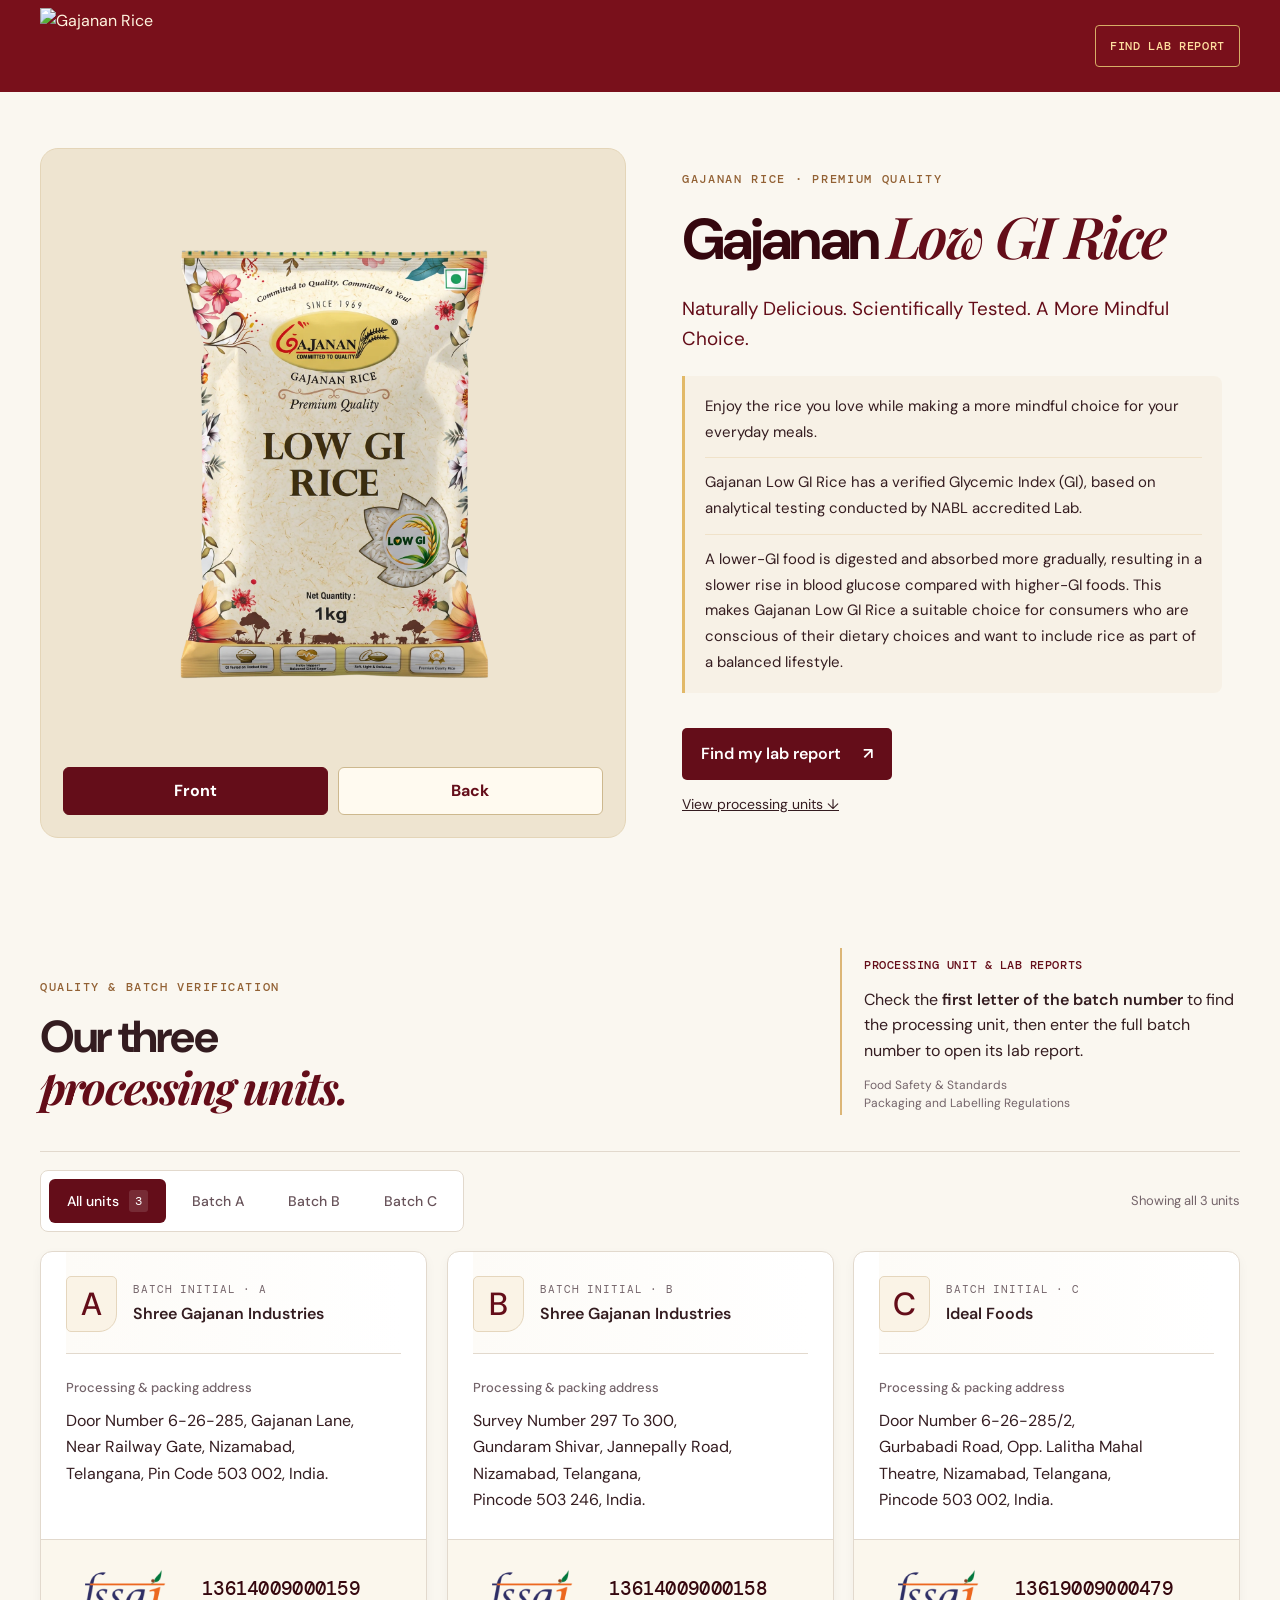
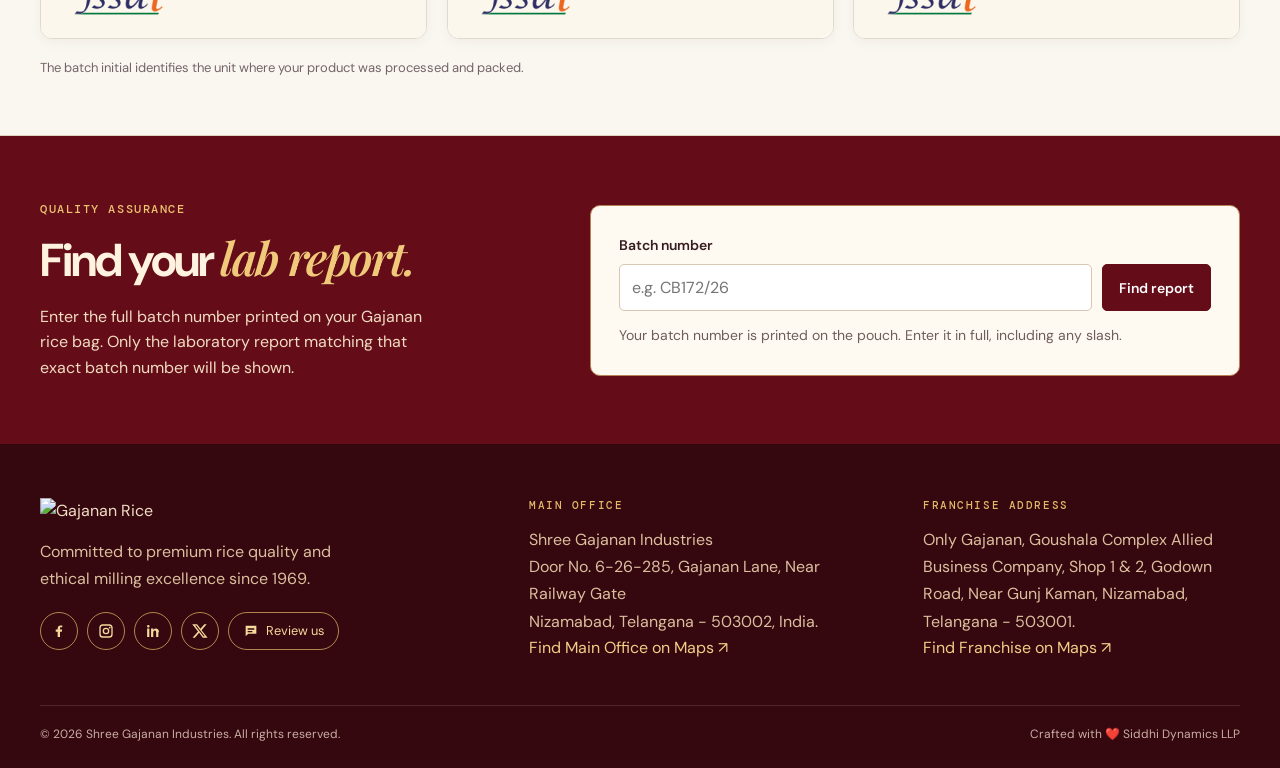
==== commit ff808509: "feat(lowgi): wrap product description paragraphs in styled info box" ====
--- a/lowgi/index.html
+++ b/lowgi/index.html
@@ -42,9 +42,11 @@
         <p class="eyebrow" data-reveal>GAJANAN RICE · PREMIUM QUALITY</p>
         <h1 id="product-title" data-reveal>Gajanan <em>Low GI Rice</em></h1>
         <p class="product-lead" data-reveal>Naturally Delicious. Scientifically Tested. A More Mindful Choice.</p>
-        <p data-reveal>Enjoy the rice you love while making a more mindful choice for your everyday meals.</p>
-        <p data-reveal>Gajanan Low GI Rice has a verified Glycemic Index (GI), based on analytical testing conducted by NABL accredited Lab.</p>
-        <p data-reveal>A lower-GI food is digested and absorbed more gradually, resulting in a slower rise in blood glucose compared with higher-GI foods. This makes Gajanan Low GI Rice a suitable choice for consumers who are conscious of their dietary choices and want to include rice as part of a balanced lifestyle.</p>
+        <div class="product-info-box" data-reveal>
+          <p>Enjoy the rice you love while making a more mindful choice for your everyday meals.</p>
+          <p>Gajanan Low GI Rice has a verified Glycemic Index (GI), based on analytical testing conducted by NABL accredited Lab.</p>
+          <p>A lower-GI food is digested and absorbed more gradually, resulting in a slower rise in blood glucose compared with higher-GI foods. This makes Gajanan Low GI Rice a suitable choice for consumers who are conscious of their dietary choices and want to include rice as part of a balanced lifestyle.</p>
+        </div>
         <a class="product-cta" href="#lab-report" data-reveal>Find my lab report <span aria-hidden="true">↗</span></a>
         <a class="product-secondary" href="#unit-directory" data-reveal>View processing units ↓</a>
       </div>
--- a/lowgi/lowgi.css
+++ b/lowgi/lowgi.css
@@ -6,6 +6,25 @@
 .product-lead { font-size: 1.18rem; margin-block: 22px; color: var(--wine); }
 .product-copy > p:not(.eyebrow) { max-width: 540px; }
 .product-copy > p:not(.eyebrow):not(.product-lead) { margin-bottom: 14px; line-height: 1.68; }
+.product-info-box {
+  border-left: 3px solid var(--gold, #d7ae67);
+  background: rgba(215,174,103,.07);
+  border-radius: 0 8px 8px 0;
+  padding: 18px 20px;
+  margin-block: 20px;
+  max-width: 540px;
+}
+.product-info-box p {
+  margin: 0;
+  line-height: 1.72;
+  font-size: .935rem;
+  color: inherit;
+}
+.product-info-box p + p {
+  margin-top: 12px;
+  padding-top: 12px;
+  border-top: 1px solid rgba(215,174,103,.22);
+}
 .product-tags { display: flex; gap: 10px; flex-wrap: wrap; margin: 22px 0; }
 .product-tags span { border: 1px solid #dfcfaf; padding: 6px 12px; border-radius: 30px; font-size: .85rem; }
 .product-cta { display: inline-flex; gap: 22px; background: var(--wine); color: white; padding: 13px 19px; border-radius: 5px; text-decoration: none; margin-top: 14px; font-weight: 600; }
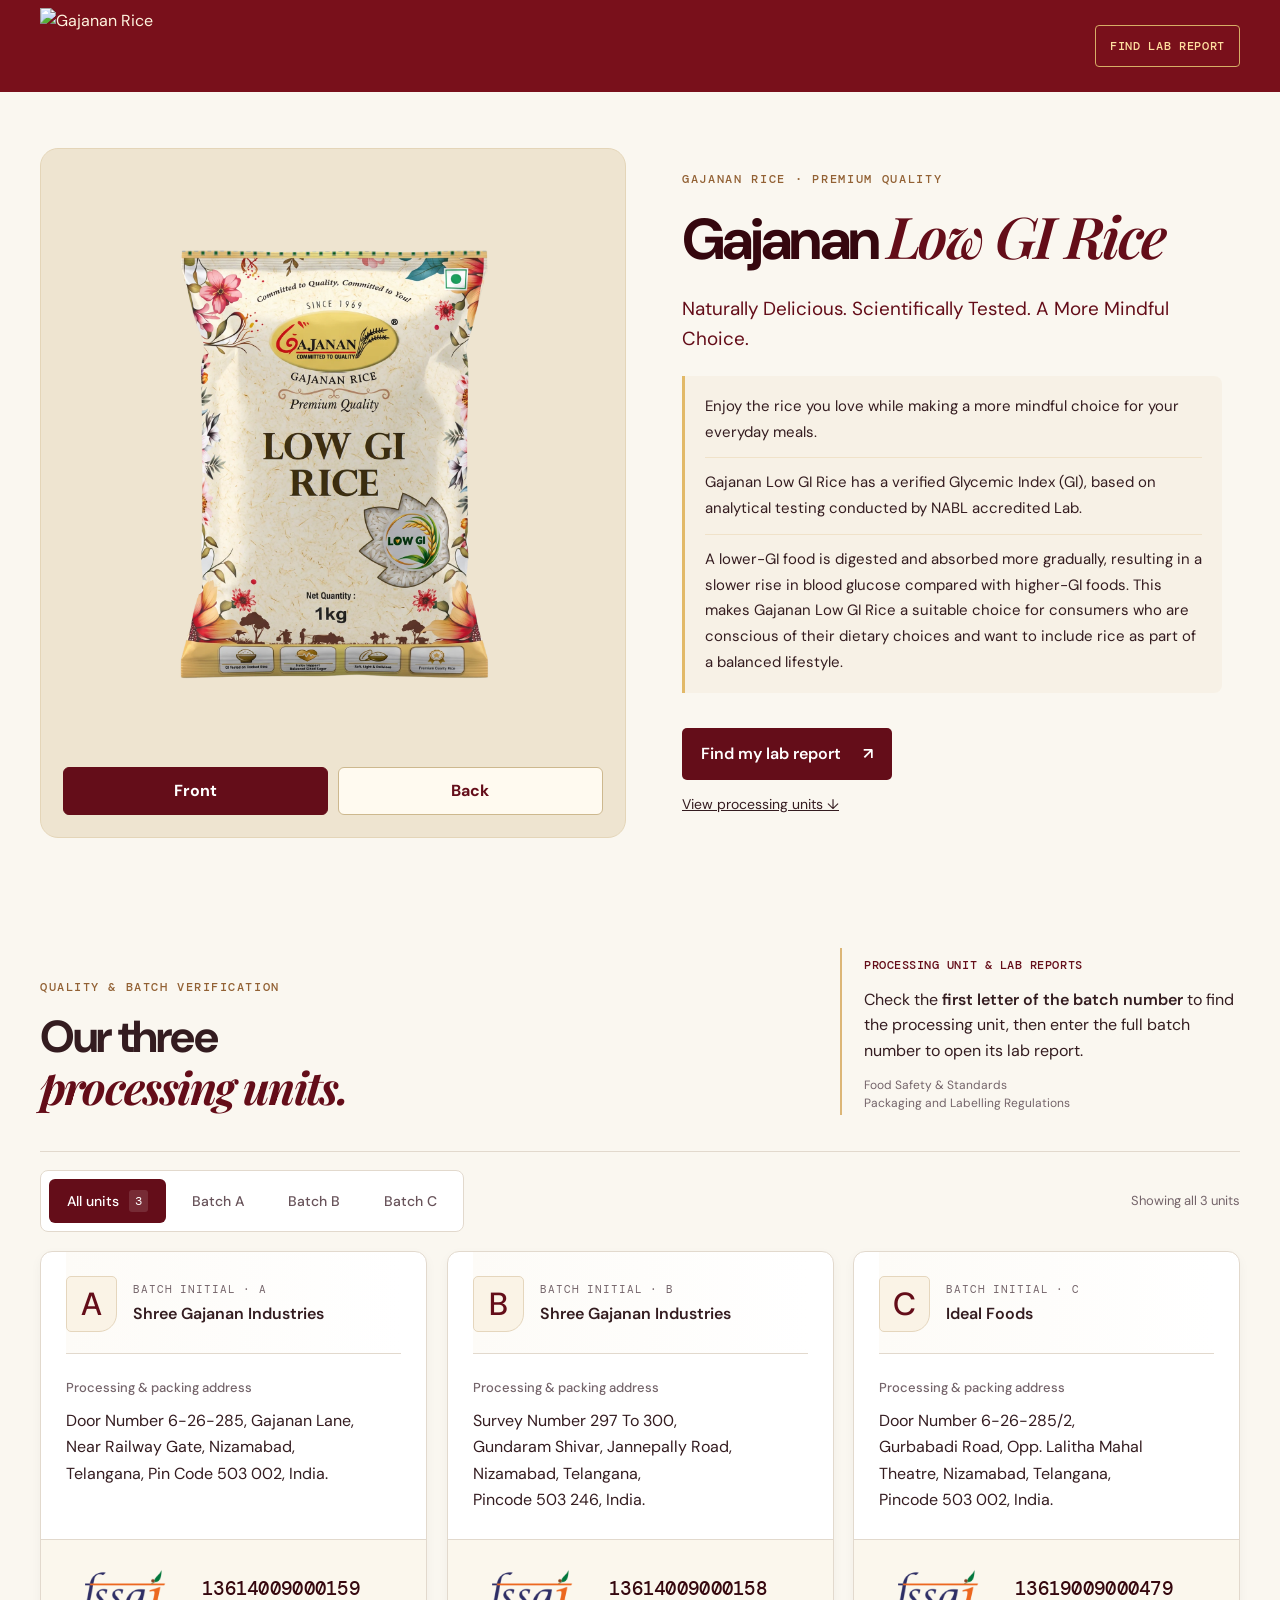
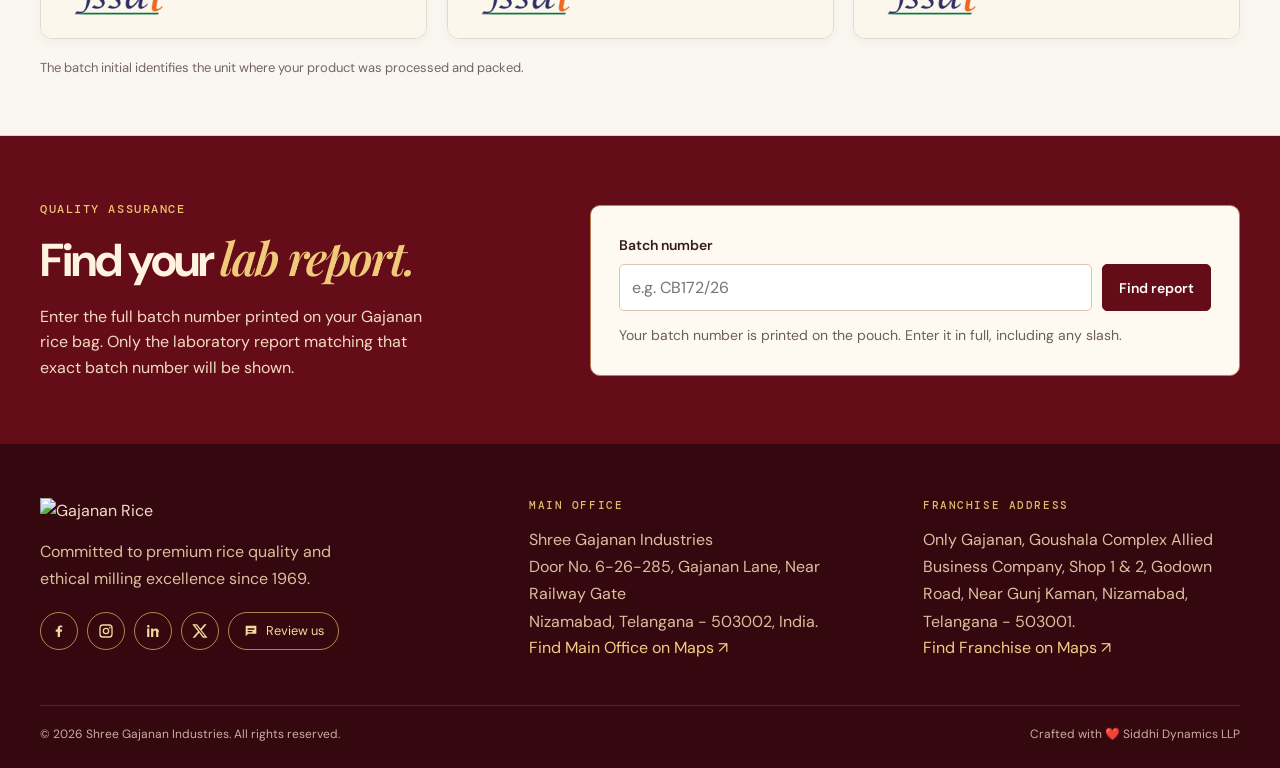
==== commit 75d433e2: "fix(lowgi): add cache-busting query string to force immediate reload of updated lab report lookup" ====
--- a/lowgi/index.html
+++ b/lowgi/index.html
@@ -8,9 +8,9 @@
   <link rel="preconnect" href="https://fonts.googleapis.com">
   <link rel="preconnect" href="https://fonts.gstatic.com" crossorigin>
   <link href="https://fonts.googleapis.com/css2?family=DM+Mono:wght@400;500&family=DM+Sans:wght@400;500;600;700&family=Playfair+Display:ital,wght@1,600&display=swap" rel="stylesheet">
-  <link rel="stylesheet" href="manufacturing.css">
-  <link rel="stylesheet" href="lowgi.css">
-  <script src="manufacturing.js" defer></script>
+  <link rel="stylesheet" href="manufacturing.css?v=2.0">
+  <link rel="stylesheet" href="lowgi.css?v=2.0">
+  <script src="manufacturing.js?v=2.0" defer></script>
 </head>
 <body>
   <a class="skip-link" href="#unit-directory">Skip to unit details</a>
@@ -131,9 +131,34 @@
           <label for="batch-number">Batch number</label>
           <div><input id="batch-number" name="batchNumber" autocomplete="off" autocapitalize="characters" required maxlength="100" placeholder="e.g. CB172/26"><button type="submit">Find report</button></div>
           <p id="lab-report-status" class="report-status" role="status">Your batch number is printed on the pouch. Enter it in full, including any slash.</p>
+          <div class="report-result-card" id="reportResultCard" hidden>
+            <div class="report-result-header">
+              <div class="report-result-icon">✓</div>
+              <div>
+                <h3 class="report-result-title" id="reportResultTitle">Batch Report Verified</h3>
+                <p class="report-result-meta" id="reportResultMeta">NABL Accredited Analytical Lab Report</p>
+              </div>
+            </div>
+            <div class="report-result-actions">
+              <button type="button" class="btn-view-report" id="openReportModalBtn">View laboratory report</button>
+              <a class="link-open-report" id="openReportTabLink" target="_blank" rel="noopener">Open in new tab ↗</a>
+            </div>
+          </div>
         </form>
       </div>
     </section>
+
+    <dialog class="report-viewer" id="reportViewer" aria-labelledby="reportViewerTitle">
+      <div class="viewer-heading">
+        <h2 id="reportViewerTitle">Laboratory Report</h2>
+        <button type="button" id="closeReportViewer" aria-label="Close laboratory report">×</button>
+      </div>
+      <iframe id="reportFrame" title="Laboratory report document"></iframe>
+      <div class="viewer-footer">
+        <a id="reportDownloadLink" target="_blank" rel="noopener">Open report in a new tab ↗</a>
+        <button type="button" id="closeReportViewerBtn" class="viewer-secondary-btn">Close</button>
+      </div>
+    </dialog>
 
 
   </main>
--- a/lowgi/lowgi.css
+++ b/lowgi/lowgi.css
@@ -61,8 +61,159 @@
 .footer-social a:hover { background: var(--gold); color: var(--wine-dark); transform: translateY(-3px); }
 .footer-social svg { display: block; width: 16px; height: 16px; fill: currentColor; }
 .footer-social .footer-review { display: inline-flex; width: auto; padding: 0 14px; border-radius: 20px; gap: 7px; flex-shrink: 0; white-space: nowrap; font-size: .8rem; }
-.landing-footer .footer-bottom { width: min(1200px, calc(100% - 80px)); margin: 44px auto 0; }
-.report-status a { display: block; font-weight: 700; margin-top: 10px; padding-block: 8px; }
+.report-status a { display: block; font-weight: 700; margin-top: 10px; padding-block: 8px; color: var(--wine); }
+.report-result-card {
+  margin-top: 16px;
+  padding: 16px 18px;
+  background: #f4faee;
+  border: 1px solid #99d5a7;
+  border-radius: 8px;
+  color: var(--ink);
+}
+.report-result-header {
+  display: flex;
+  align-items: center;
+  gap: 12px;
+}
+.report-result-icon {
+  width: 34px;
+  height: 34px;
+  border-radius: 50%;
+  background: #166534;
+  color: #fff;
+  display: grid;
+  place-items: center;
+  font-weight: 700;
+  font-size: 1.1rem;
+  flex-shrink: 0;
+}
+.report-result-title {
+  margin: 0;
+  font-size: .95rem;
+  font-weight: 700;
+  color: #14532d;
+}
+.report-result-meta {
+  margin: 3px 0 0;
+  font-size: .8rem;
+  color: #3f6212;
+}
+.report-result-actions {
+  display: flex;
+  gap: 12px;
+  align-items: center;
+  margin-top: 14px;
+  flex-wrap: wrap;
+}
+.btn-view-report {
+  display: inline-flex;
+  align-items: center;
+  gap: 6px;
+  padding: 9px 18px;
+  border: 1px solid var(--wine);
+  border-radius: 5px;
+  background: var(--wine);
+  color: #fff;
+  font-weight: 600;
+  font-size: .85rem;
+  cursor: pointer;
+  transition: background .15s ease;
+}
+.btn-view-report:hover {
+  background: var(--wine-dark);
+}
+.link-open-report {
+  font-size: .85rem;
+  font-weight: 600;
+  color: var(--wine);
+  text-decoration: underline;
+  cursor: pointer;
+  padding: 6px 8px;
+}
+.link-open-report:hover {
+  color: var(--wine-dark);
+}
+
+.report-viewer {
+  width: min(960px, calc(100% - 32px));
+  height: min(840px, calc(100vh - 36px));
+  padding: 0;
+  border: 1px solid #bc956e;
+  border-radius: 12px;
+  background: #fffaf1;
+  color: var(--ink);
+  box-shadow: 0 30px 100px rgba(0,0,0,.5);
+}
+.report-viewer::backdrop {
+  background: rgba(35, 3, 8, .75);
+  backdrop-filter: blur(5px);
+}
+.viewer-heading {
+  display: flex;
+  align-items: center;
+  justify-content: space-between;
+  padding: 14px 18px;
+  border-bottom: 1px solid var(--line);
+  background: #faf2e3;
+}
+.viewer-heading h2 {
+  margin: 0;
+  font-size: 1.05rem;
+  color: var(--wine-dark);
+}
+.viewer-heading button {
+  display: grid;
+  place-items: center;
+  width: 36px;
+  height: 36px;
+  border: 0;
+  border-radius: 50%;
+  background: #f0e4d4;
+  color: var(--wine);
+  font-size: 1.4rem;
+  cursor: pointer;
+}
+.viewer-heading button:hover {
+  background: #e2d2bd;
+}
+.report-viewer iframe {
+  display: block;
+  width: 100%;
+  height: calc(100% - 110px);
+  border: 0;
+  background: #f9f6f0;
+}
+.viewer-footer {
+  display: flex;
+  align-items: center;
+  justify-content: space-between;
+  padding: 10px 18px;
+  border-top: 1px solid var(--line);
+  background: #fffaf1;
+}
+.viewer-footer a {
+  color: var(--wine);
+  font-size: .85rem;
+  font-weight: 700;
+  text-decoration: underline;
+}
+.viewer-secondary-btn {
+  padding: 6px 14px;
+  border: 1px solid #d4c2a5;
+  border-radius: 4px;
+  background: #fcf8ee;
+  color: var(--ink);
+  font-size: .82rem;
+  font-weight: 600;
+  cursor: pointer;
+}
+.viewer-secondary-btn:hover {
+  background: #f0e4d2;
+}
+.report-viewer[open] {
+  display: flex;
+  flex-direction: column;
+}
 /* ── Scroll-reveal animation base ─────────────────────────────── */
 [data-reveal] {
   opacity: 0;
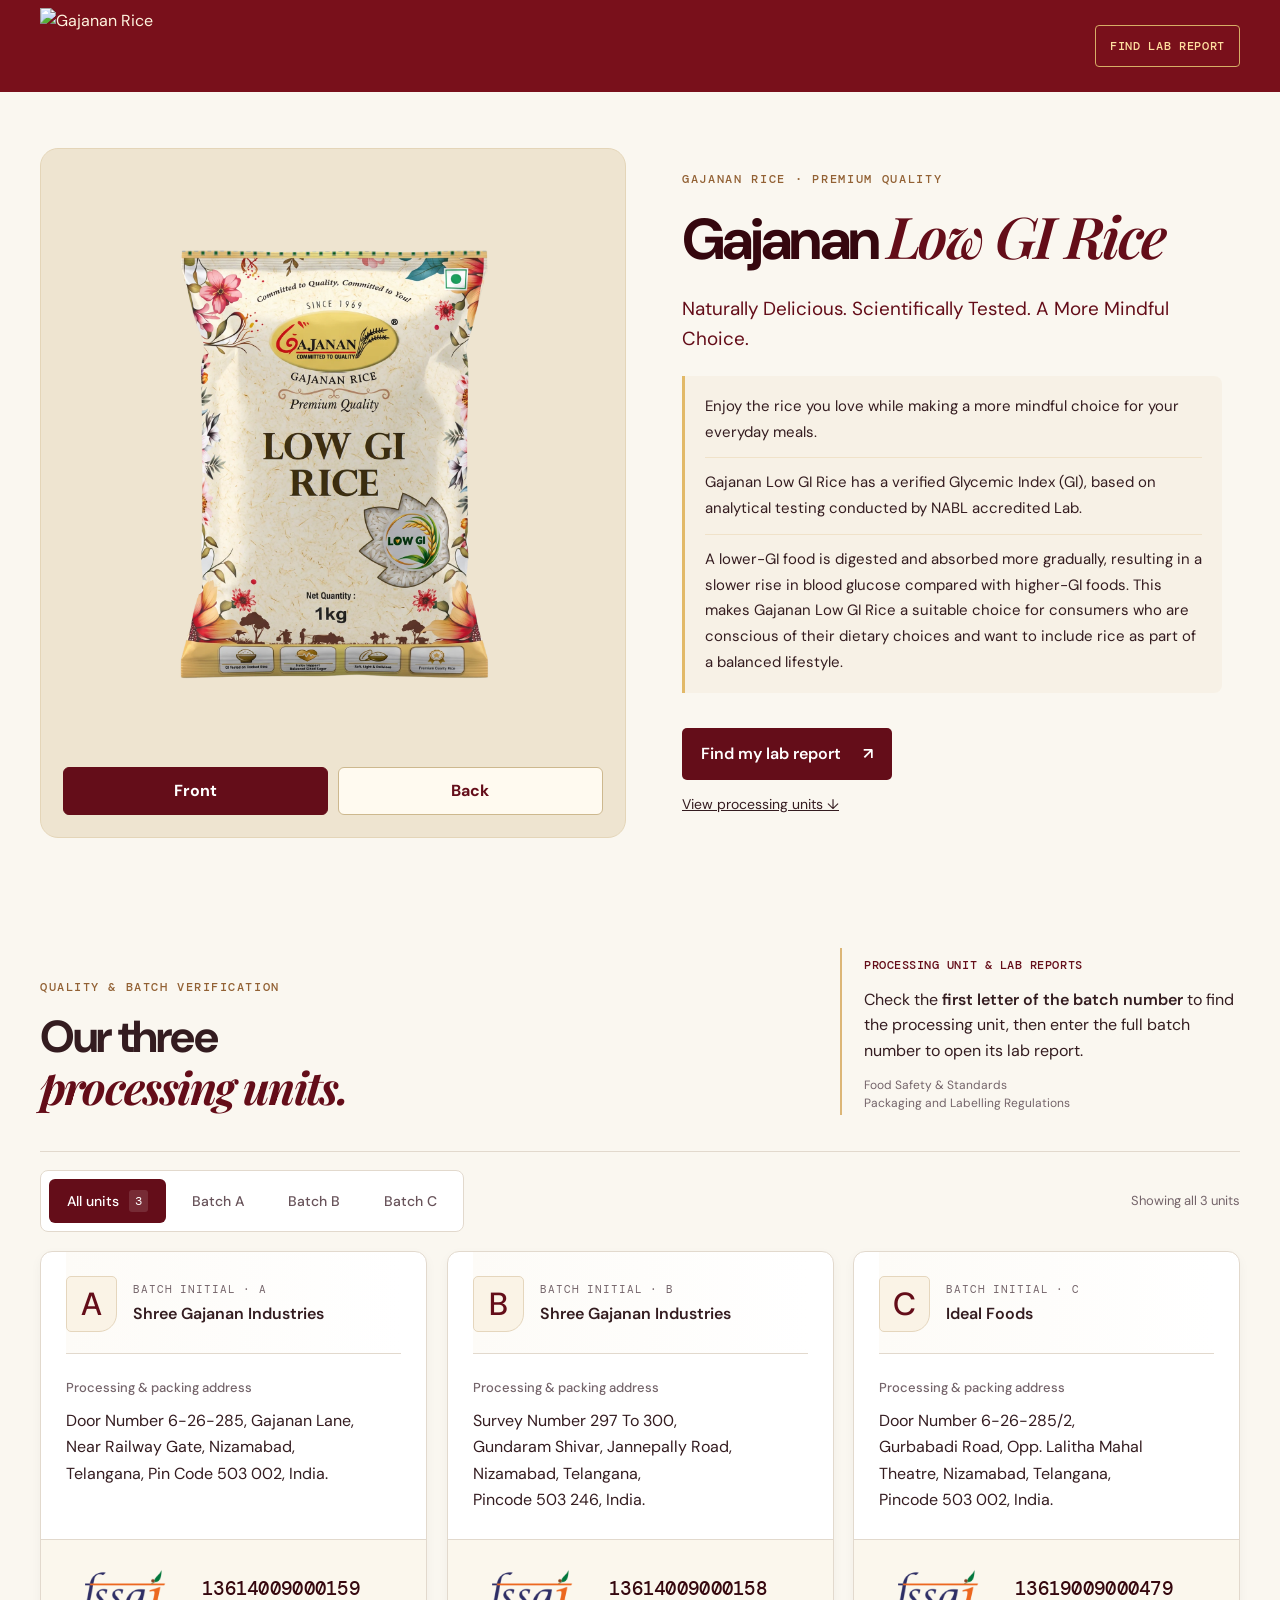
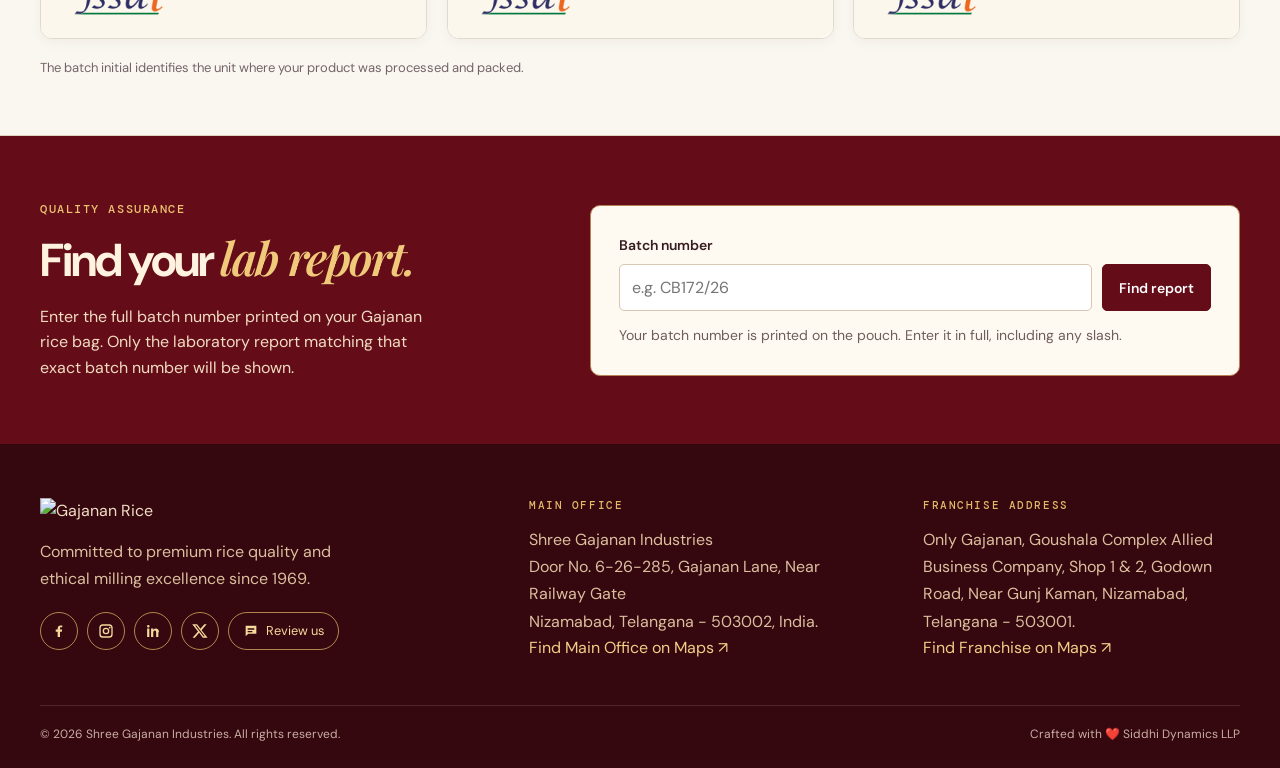
==== commit 5d88aad8: "fix(lowgi): remove redundant header texts, show complete PDF document page and add clean PDF downloa" ====
--- a/lowgi/index.html
+++ b/lowgi/index.html
@@ -141,6 +141,7 @@
             </div>
             <div class="report-result-actions">
               <button type="button" class="btn-view-report" id="openReportModalBtn">View laboratory report</button>
+              <a class="btn-download-report" id="reportResultDownloadBtn" href="assets/reports/CB172_26.pdf" download="Gajanan_Low_GI_Rice_Lab_Report_CB172_26.pdf">⬇ Download PDF</a>
               <a class="link-open-report" id="openReportTabLink" target="_blank" rel="noopener">Open in new tab ↗</a>
             </div>
           </div>
@@ -155,7 +156,10 @@
       </div>
       <iframe id="reportFrame" title="Laboratory report document"></iframe>
       <div class="viewer-footer">
-        <a id="reportDownloadLink" target="_blank" rel="noopener">Open report in a new tab ↗</a>
+        <div class="viewer-footer-links">
+          <a id="reportDownloadLink" class="btn-modal-download" href="assets/reports/CB172_26.pdf" download="Gajanan_Low_GI_Rice_Lab_Report_CB172_26.pdf">⬇ Download PDF</a>
+          <a id="reportTabLink" class="link-modal-tab" target="_blank" rel="noopener">Open in new tab ↗</a>
+        </div>
         <button type="button" id="closeReportViewerBtn" class="viewer-secondary-btn">Close</button>
       </div>
     </dialog>
--- a/lowgi/lowgi.css
+++ b/lowgi/lowgi.css
@@ -122,6 +122,24 @@
 .btn-view-report:hover {
   background: var(--wine-dark);
 }
+.btn-download-report {
+  display: inline-flex;
+  align-items: center;
+  gap: 6px;
+  padding: 9px 18px;
+  border: 1px solid #166534;
+  border-radius: 5px;
+  background: #166534;
+  color: #fff !important;
+  font-weight: 600;
+  font-size: .85rem;
+  text-decoration: none;
+  cursor: pointer;
+  transition: background .15s ease;
+}
+.btn-download-report:hover {
+  background: #14532d;
+}
 .link-open-report {
   font-size: .85rem;
   font-weight: 600;
@@ -190,12 +208,39 @@
   padding: 10px 18px;
   border-top: 1px solid var(--line);
   background: #fffaf1;
-}
-.viewer-footer a {
+  gap: 12px;
+  flex-wrap: wrap;
+}
+.viewer-footer-links {
+  display: flex;
+  align-items: center;
+  gap: 14px;
+  flex-wrap: wrap;
+}
+.btn-modal-download {
+  display: inline-flex;
+  align-items: center;
+  gap: 6px;
+  padding: 6px 14px;
+  border-radius: 4px;
+  background: #166534;
+  color: #fff !important;
+  font-size: .85rem;
+  font-weight: 600;
+  text-decoration: none !important;
+  transition: background .15s ease;
+}
+.btn-modal-download:hover {
+  background: #14532d;
+}
+.link-modal-tab {
   color: var(--wine);
   font-size: .85rem;
-  font-weight: 700;
+  font-weight: 600;
   text-decoration: underline;
+}
+.link-modal-tab:hover {
+  color: var(--wine-dark);
 }
 .viewer-secondary-btn {
   padding: 6px 14px;
